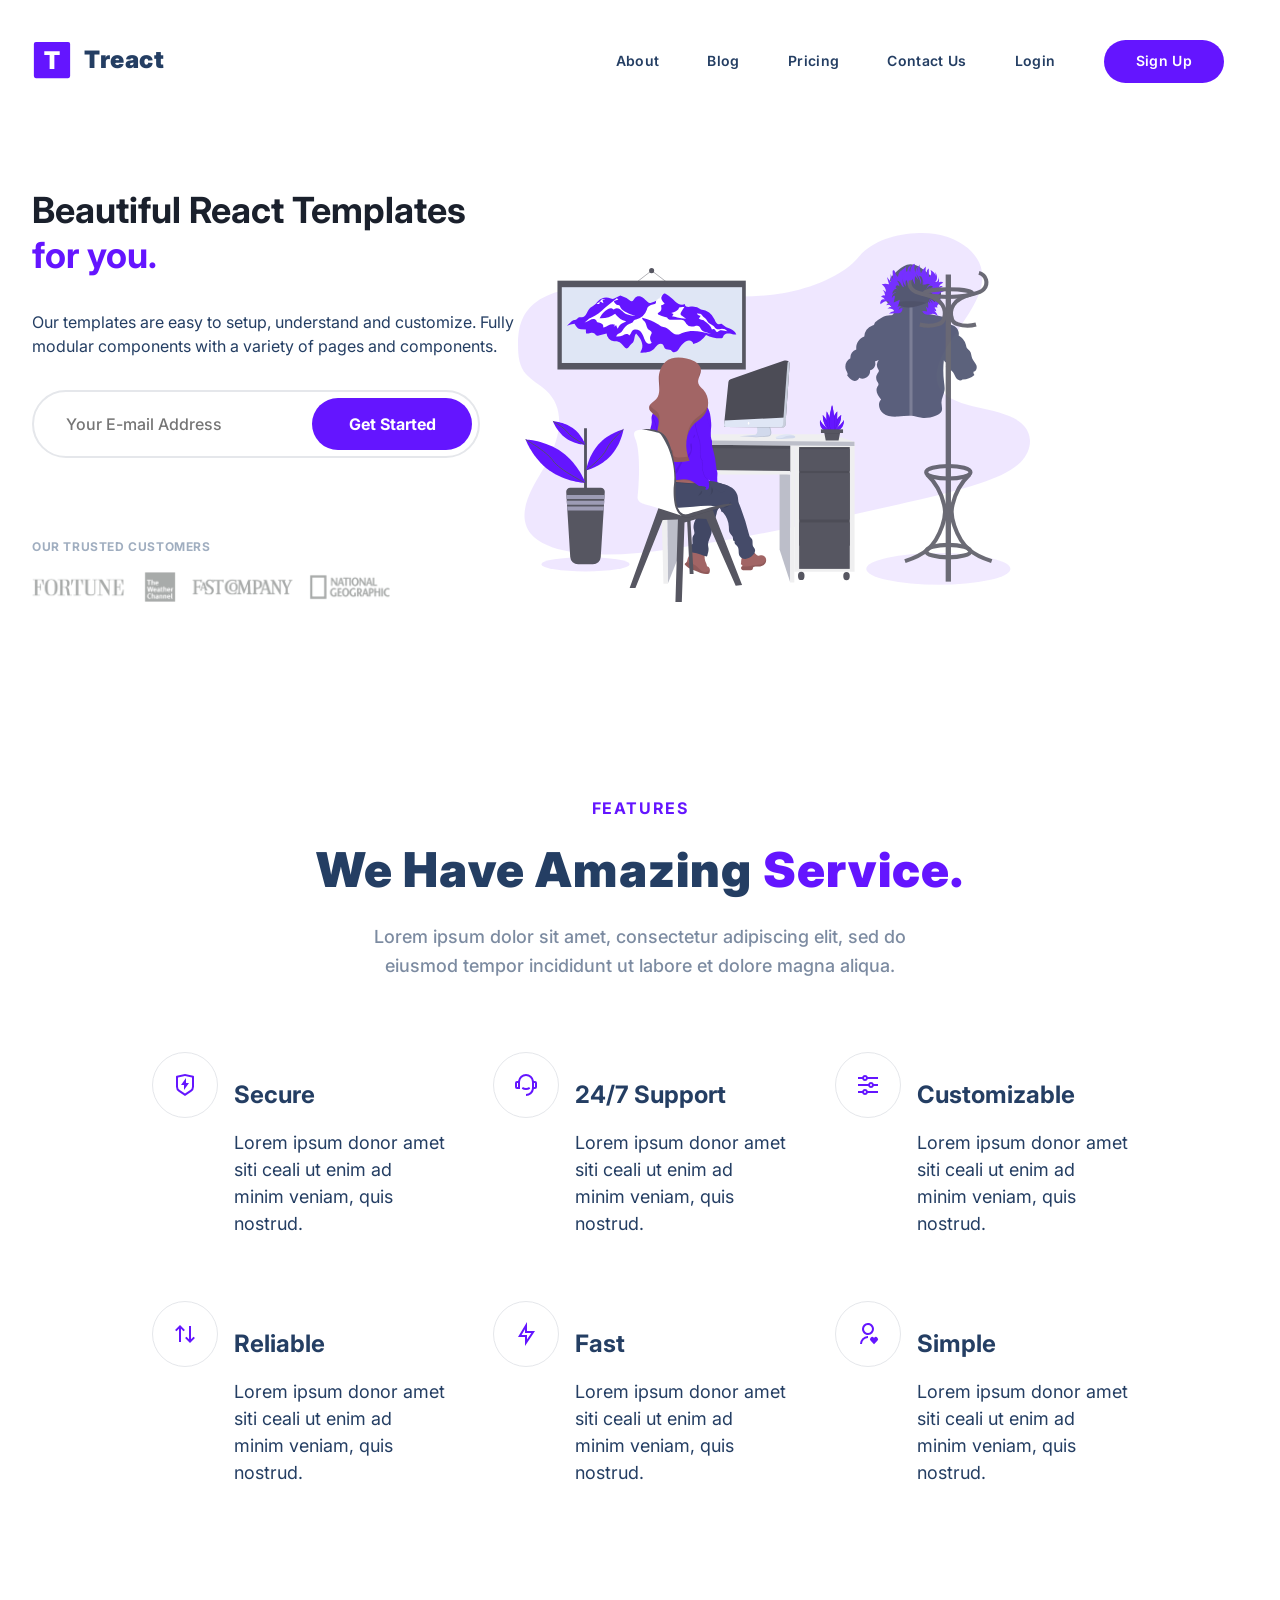
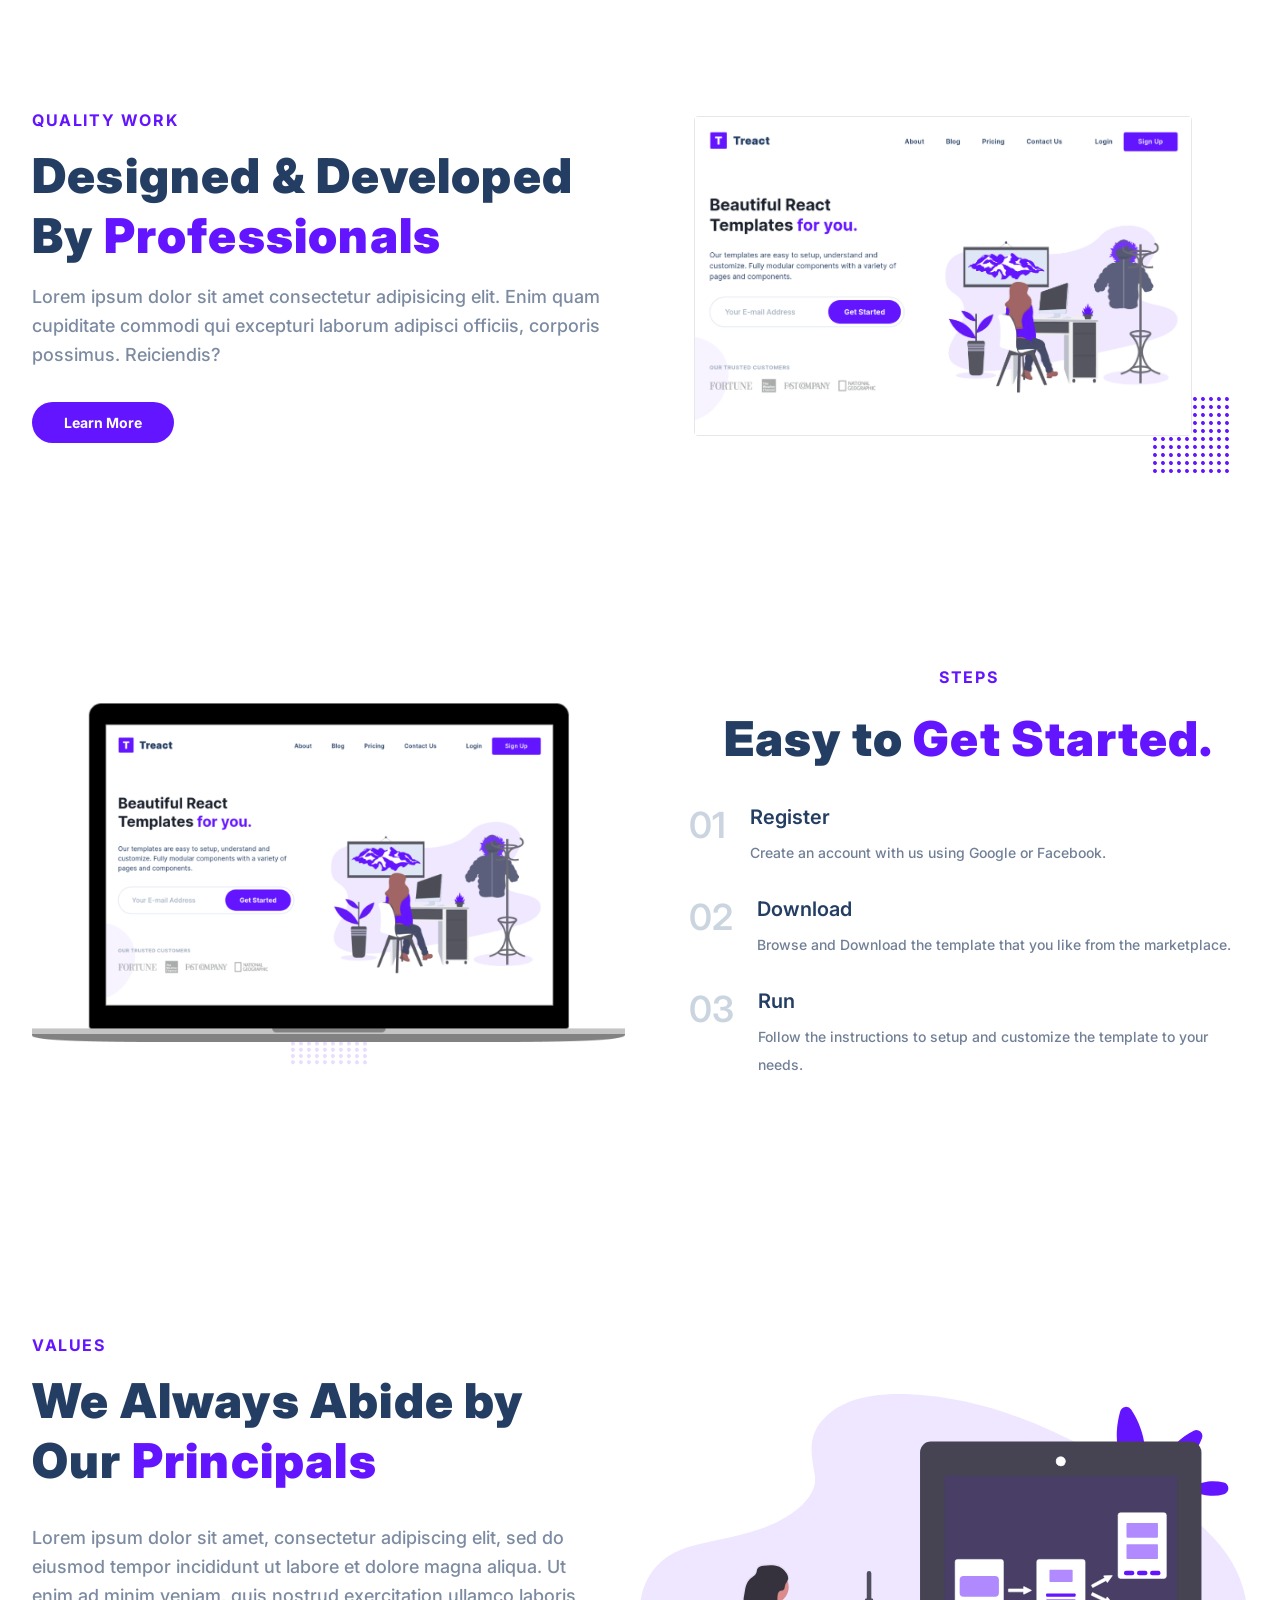
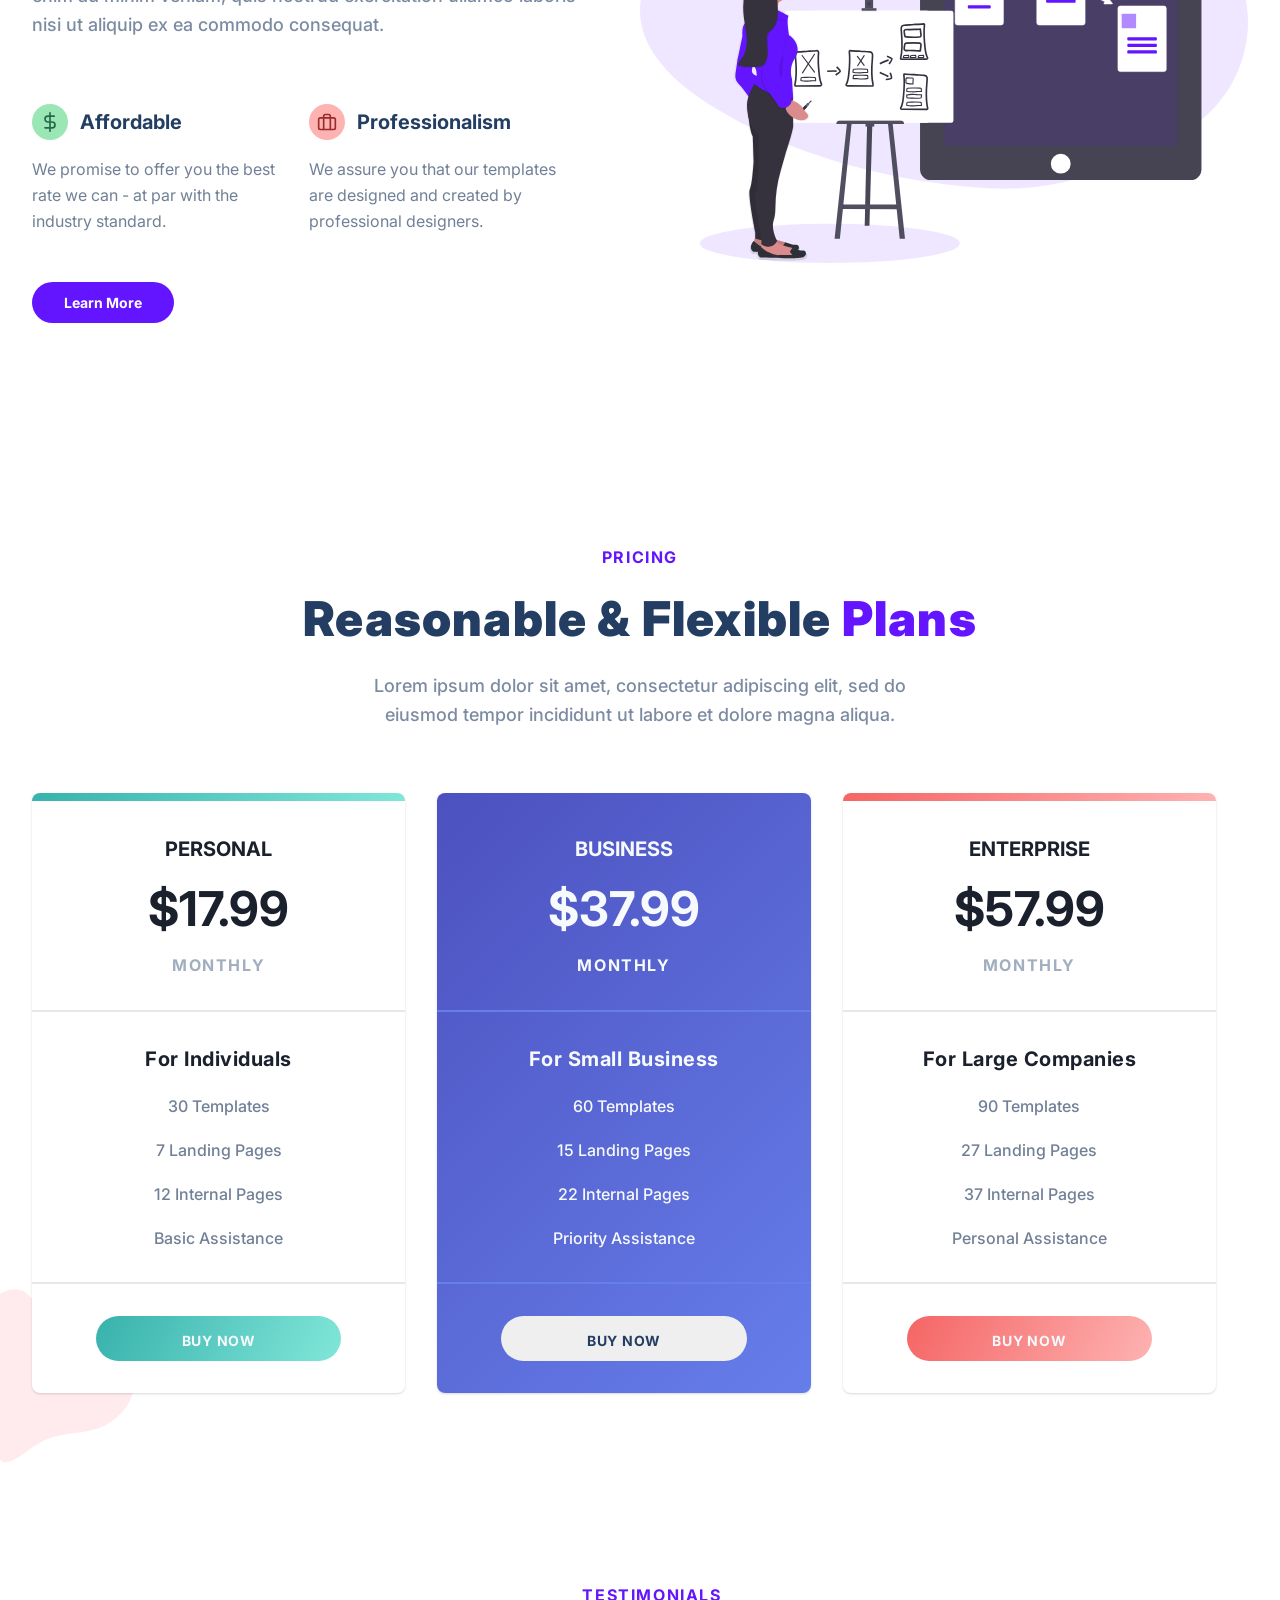
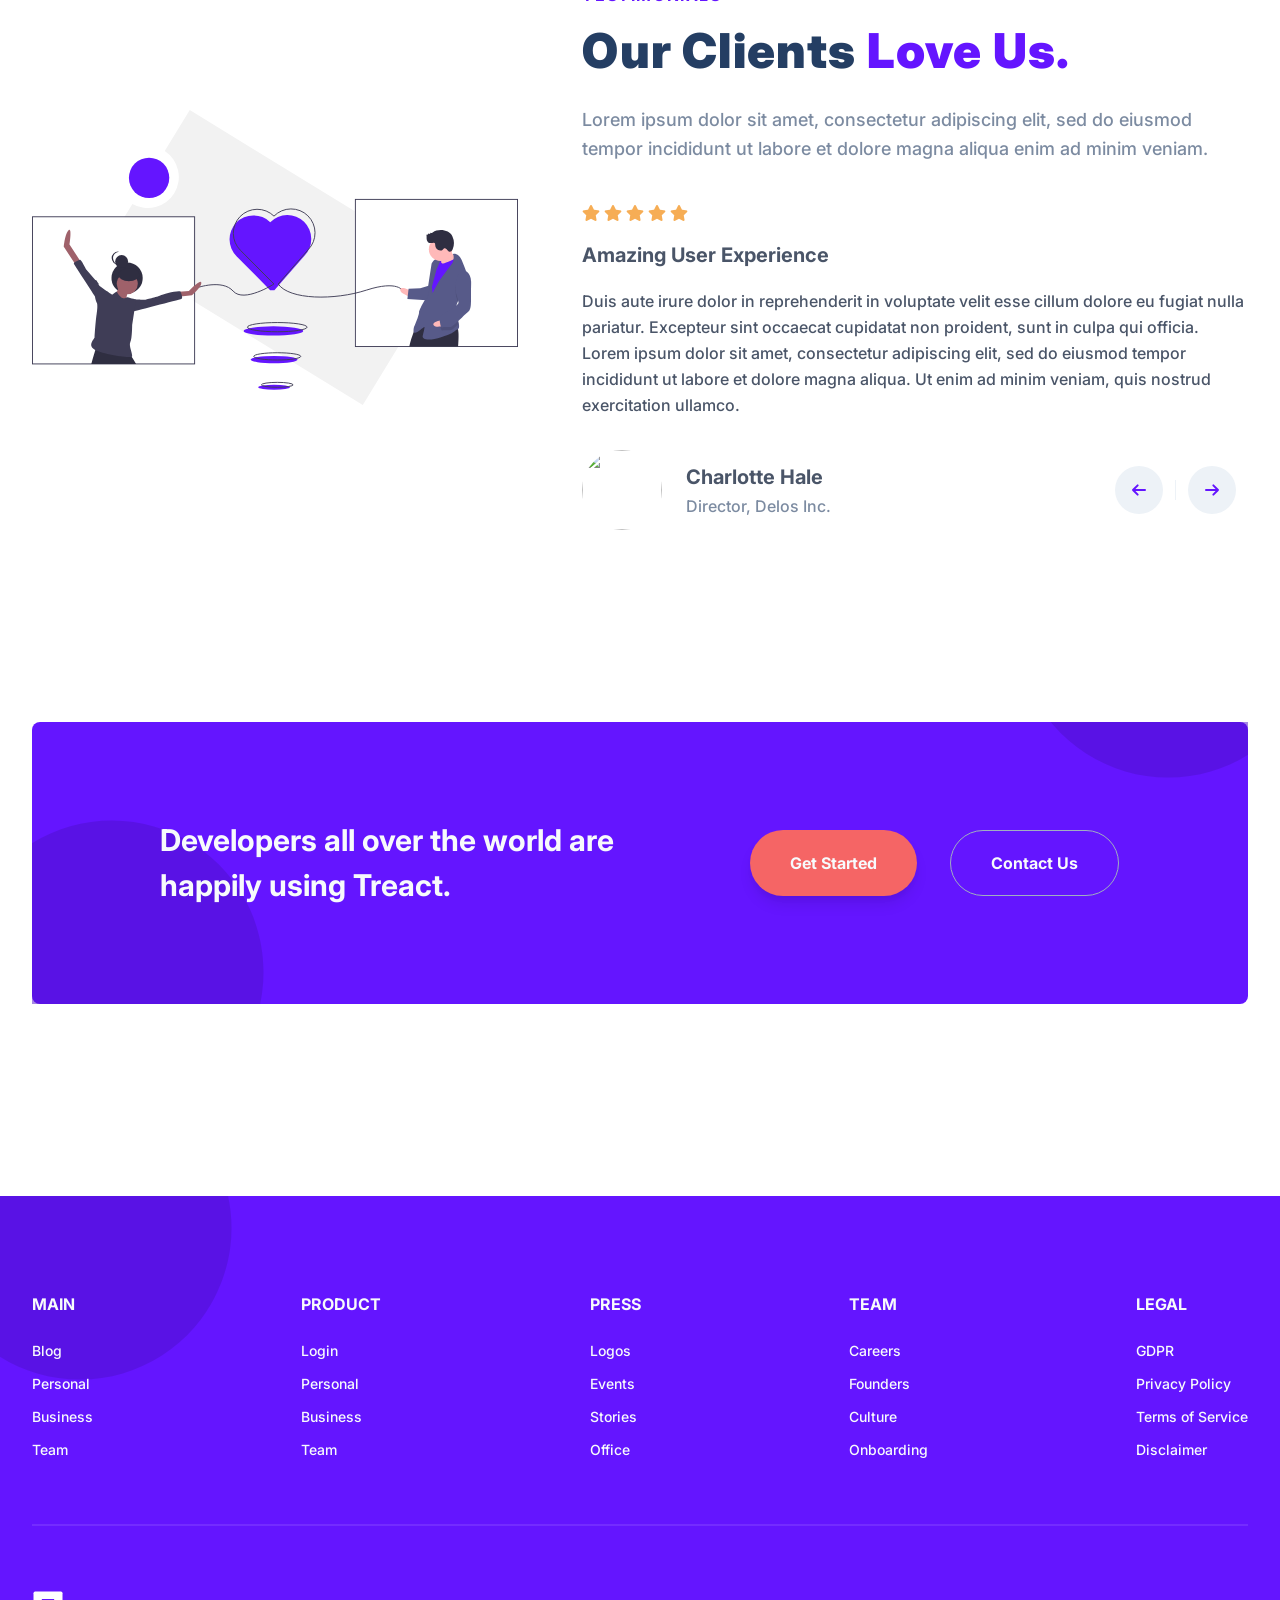
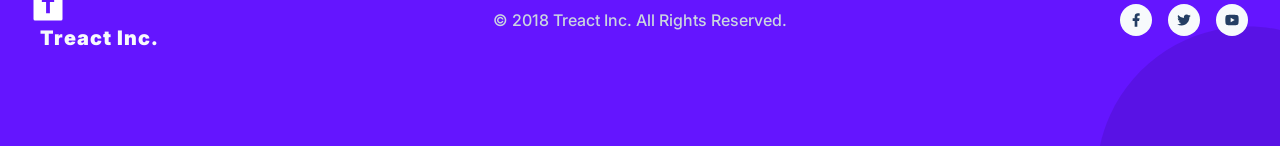
==== index.html @ 8bc542d4 "Changes to resposiveness at 768px" ====
<!DOCTYPE html>
<html lang="en">

<head>
    <meta charset="UTF-8">
    <meta http-equiv="X-UA-Compatible" content="IE=edge">
    <meta name="viewport" content="width=device-width, initial-scale=1.0">
    <title>Document</title>
    <link rel="stylesheet" href="style.css">
    <link rel="stylesheet" href="https://pro.fontawesome.com/releases/v5.10.0/css/all.css"
        integrity="sha384-AYmEC3Yw5cVb3ZcuHtOA93w35dYTsvhLPVnYs9eStHfGJvOvKxVfELGroGkvsg+p" crossorigin="anonymous" />
    <script src="script.js"></script>
</head>

<body>
    <section id="landing">
        <nav>
            <div class="row nav__row">
                <div class="nav__logo">
                    <img class="nav__logo--img" src="./assets/logo.2c489fc453a1783cbadacf914efa3df6.svg" alt="Logo">
                    <div class="nav__logo--title">Treact</div>
                </div>
                <div class="nav__links">
                    <a class="nav__link">About</a>
                    <a class="nav__link">Blog</a>
                    <a class="nav__link">Pricing</a>
                    <a class="nav__link">Contact Us</a>
                    <a class="nav__link">Login</a>
                    <a class="nav__link nav__link--primary">Sign Up</a>
                <button class="btn__menu" onclick="openMenu()">
                    <svg xmlns="http://www.w3.org/2000/svg" width="24" height="24" viewBox="0 0 24 24" fill="none"
                        stroke="currentColor" stroke-width="2" stroke-linecap="round" stroke-linejoin="round"
                        class="btn__menu--svg">
                        <line x1="3" y1="12" x2="21" y2="12"></line>
                        <line x1="3" y1="6" x2="21" y2="6"></line>
                        <line x1="3" y1="18" x2="21" y2="18"></line>
                    </svg>
                </button>
            </div>
        </nav>
        <div class="modal">
            <button class="btn__menu btn__menu--close" onclick="closeMenu()">
                <svg xmlns="http://www.w3.org/2000/svg" width="24" height="24" viewBox="0 0 24 24" fill="none"
                    stroke="currentColor" stroke-width="2" stroke-linecap="round" stroke-linejoin="round"
                    class="light___StyledCloseIcon-lj69nl-14 fASujC">
                    <line x1="18" y1="6" x2="6" y2="18"></line>
                    <line x1="6" y1="6" x2="18" y2="18"></line>
                </svg>
            </button>
            <div class="modal__links">
                <a class="modal__link">About</a>
                <a class="modal__link">Blog</a>
                <a class="modal__link">Pricing</a>
                <a class="modal__link">Contact Us</a>
                <a class="modal__link">Login</a>
                <a class="modal__link modal__link--primary">Sign Up</a>
            </div>
        </div>
        <header>
            <div class="container">
                <div class="row">
                    <div class="header__description">
                        <h1>Beautiful React Templates <span class="purple"> for you.</span>
                        </h1>
                        <p class="header__description--para">Our templates are easy to setup, understand and customize. Fully modular components with a variety of pages and components.</p>
                        <div class="header__email">
                            <input type="text" class="header__email--input" placeholder="Your E-mail Address">
                            <button class="header__email--btn">Get Started</button>
                        </div>
                        <p class="header__customers--title">OUR TRUSTED CUSTOMERS</p>
                        <img src="./assets/customers-logo-strip.680ac7c2e8ae28161d2c.png" class="header__customers">
                    </div>
                     <figure class="header__img--wrapper">
                        <img src="./assets/design-illustration-2.6da6a00b20c07c4a9b65d1870679e1b8.svg" class="header__img">
                     </figure>
            </div>
        </header>
    </section>

<!-- MAIN -->

    <main>
        <section id="features">
            <div class="container">
                <div class="row__narrow">
                    <h4 class="section__tag">FEATURES</h4>
                    <h2 class="section__title">We Have Amazing<span class="purple"> Service.</span>
                    </h2>
                    <div class="section__para">Lorem ipsum dolor sit amet, consectetur adipiscing elit, sed do eiusmod tempor incididunt ut labore et dolore magna aliqua.</div>
                    <div class="features">
                        <div class="feature">
                            <div class="feature__row">
                              <figure class="feature__img--wrapper">
                                <img src="./assets/shield-icon.daefe14b320b14fbd9cbd18908ac93ec.svg" class="feature__img">
                              </figure>
                              <div class="feature__text">
                                <h2 class="feature__title">Secure</h2>
                                <p class="feature__para">Lorem ipsum donor amet siti ceali ut enim ad minim veniam, quis nostrud.</p>
                              </div>  
                            </div>
                        </div>
                        <div class="feature">
                            <div class="feature__row">
                              <figure class="feature__img--wrapper">
                                <img src="./assets/support-icon.f9253ffa8cb6ffde5bbaa05eb5136375.svg" class="feature__img">
                              </figure>
                              <div class="feature__text">
                                <h2 class="feature__title">24/7 Support</h2>
                                <p class="feature__para">Lorem ipsum donor amet siti ceali ut enim ad minim veniam, quis nostrud.</p>
                              </div>  
                            </div>
                        </div>
                        <div class="feature">
                            <div class="feature__row">
                              <figure class="feature__img--wrapper">
                                <img src="./assets/customize-icon.367468c90fd796009b97fbfba67b2c6a.svg" class="feature__img">
                              </figure>
                              <div class="feature__text">
                                <h2 class="feature__title">Customizable</h2>
                                <p class="feature__para">Lorem ipsum donor amet siti ceali ut enim ad minim veniam, quis nostrud.</p>
                              </div>  
                            </div>
                        </div>
                        <div class="feature">
                            <div class="feature__row">
                              <figure class="feature__img--wrapper">
                                <img src="./assets/reliable-icon.1367510a8f0a1bec76dc425d25f92f43.svg" class="feature__img">
                              </figure>
                              <div class="feature__text">
                                <h2 class="feature__title">Reliable</h2>
                                <p class="feature__para">Lorem ipsum donor amet siti ceali ut enim ad minim veniam, quis nostrud.</p>
                              </div>  
                            </div>
                        </div>
                        <div class="feature">
                            <div class="feature__row">
                              <figure class="feature__img--wrapper">
                                <img src="./assets/fast-icon.dbb971a73d4805d2fc3bcdacdb55beba.svg" class="feature__img">
                              </figure>
                              <div class="feature__text">
                                <h2 class="feature__title">Fast</h2>
                                <p class="feature__para">Lorem ipsum donor amet siti ceali ut enim ad minim veniam, quis nostrud.</p>
                              </div>  
                            </div>
                        </div>
                        <div class="feature">
                            <div class="feature__row">
                              <figure class="feature__img--wrapper">
                                <img src="./assets/simple-icon.673b7e1750b2a4ef32907fc164828d00.svg" class="feature__img">
                              </figure>
                              <div class="feature__text">
                                <h2 class="feature__title">Simple</h2>
                                <p class="feature__para">Lorem ipsum donor amet siti ceali ut enim ad minim veniam, quis nostrud.</p>
                              </div>  
                            </div>
                        </div>
                    </div>
                </div>
            </div>
        </section>
        <section id="quality">
            <div class="container">
                <div class="row">
                    <div class="quality__description">
                       <div class="section__tag">QUALITY WORK</div>
                       <h2 class="section__title">Designed & Developed By <span class="purple">Professionals</span></h2> 
                       <p class="section__para">Lorem ipsum dolor sit amet consectetur adipisicing elit. Enim quam cupiditate commodi qui excepturi laborum adipisci officiis, corporis possimus. Reiciendis?</p>
                       <button class="btn">Learn More</button>
                    </div>
                    <figure class="quality__img--wrapper">
                        <img src="/assets/hero-screenshot-1.40a097b525c2f8c9808e.png" class="quality__img">
                        <svg viewBox="0 0 1280 1280" class="quality__grid">
                            <path d="M 55 33.5 C 44.5 37 35 47.6 32.8 58.3 c -4.3 20.6 16.3 41.2 36.9 36.9 c 15.5 -3.2 27.5 -19 26 -33.9 c -1.1 -10.5 -9 -21.3 -19 -26.2 c -6.1 -2.9 -15.5 -3.6 -21.7 -1.6 Z M 183 33.5 c -15.1 5 -25.3 21.6 -22.2 36.2 c 2.5 11.9 13.6 23 25.4 25.5 c 19.4 4.1 39.5 -14.2 37.5 -33.9 c -1.1 -10.5 -9 -21.3 -19 -26.2 c -6.1 -2.9 -15.5 -3.6 -21.7 -1.6 Z M 311 33.5 c -10.5 3.5 -20 14.1 -22.2 24.8 c -4.3 20.6 16.3 41.2 36.9 36.9 c 15.5 -3.2 27.5 -19 26 -33.9 c -1.1 -10.5 -9 -21.3 -19 -26.2 c -6.1 -2.9 -15.5 -3.6 -21.7 -1.6 Z M 439 33.5 c -10.5 3.5 -20 14.1 -22.2 24.8 c -4.3 20.6 16.3 41.2 36.9 36.9 c 15.5 -3.2 27.5 -19 26 -33.9 c -1.1 -10.5 -9 -21.3 -19 -26.2 c -6.1 -2.9 -15.5 -3.6 -21.7 -1.6 Z M 567 33.5 c -10.5 3.5 -20 14.1 -22.2 24.8 c -4.3 20.6 16.3 41.2 36.9 36.9 c 15.5 -3.2 27.5 -19 26 -33.9 c -1.1 -10.5 -9 -21.3 -19 -26.2 c -6.1 -2.9 -15.5 -3.6 -21.7 -1.6 Z M 695 33.5 c -10.5 3.5 -20 14.1 -22.2 24.8 c -4.3 20.6 16.3 41.2 36.9 36.9 c 15.5 -3.2 27.5 -19 26 -33.9 c -1.1 -10.5 -9 -21.3 -19 -26.2 c -6.1 -2.9 -15.5 -3.6 -21.7 -1.6 Z M 823 33.5 c -10.5 3.5 -20 14.1 -22.2 24.8 c -4.3 20.6 16.3 41.2 36.9 36.9 c 15.5 -3.2 27.5 -19 26 -33.9 c -1.1 -10.5 -9 -21.3 -19 -26.2 c -6.1 -2.9 -15.5 -3.6 -21.7 -1.6 Z M 951 33.5 c -10.5 3.5 -20 14.1 -22.2 24.8 c -4.3 20.6 16.3 41.2 36.9 36.9 c 15.5 -3.2 27.5 -19 26 -33.9 c -1.1 -10.5 -9 -21.3 -19 -26.2 c -6.1 -2.9 -15.5 -3.6 -21.7 -1.6 Z M 1079 33.5 c -10.5 3.5 -20 14.1 -22.2 24.8 c -2.5 11.7 3.2 24.4 14.2 31.9 c 10.7 7.4 22.9 7.5 33.7 0.3 c 17.7 -11.8 20.1 -33.8 5.3 -48.5 c -8.5 -8.6 -20.7 -11.9 -31 -8.5 Z M 1207 33.5 c -10.5 3.5 -20 14.1 -22.2 24.8 c -2.5 11.7 3.2 24.4 14.2 31.9 c 10.7 7.4 22.9 7.5 33.7 0.3 c 17.7 -11.8 20.1 -33.8 5.3 -48.5 c -8.5 -8.6 -20.7 -11.9 -31 -8.5 Z M 55 161.5 c -10.5 3.5 -20 14.1 -22.2 24.8 c -4.3 20.6 16.3 41.2 36.9 36.9 c 15.5 -3.2 27.5 -19 26 -33.9 c -1.1 -10.5 -9 -21.3 -19 -26.2 c -6.1 -2.9 -15.5 -3.6 -21.7 -1.6 Z M 183 161.5 c -15.1 5 -25.3 21.6 -22.2 36.2 c 2.5 11.9 13.6 23 25.4 25.5 c 19.4 4.1 39.5 -14.2 37.5 -33.9 c -1.1 -10.5 -9 -21.3 -19 -26.2 c -6.1 -2.9 -15.5 -3.6 -21.7 -1.6 Z M 311 161.5 c -10.5 3.5 -20 14.1 -22.2 24.8 c -4.3 20.6 16.3 41.2 36.9 36.9 c 15.5 -3.2 27.5 -19 26 -33.9 c -1.1 -10.5 -9 -21.3 -19 -26.2 c -6.1 -2.9 -15.5 -3.6 -21.7 -1.6 Z M 439 161.5 c -10.5 3.5 -20 14.1 -22.2 24.8 c -4.3 20.6 16.3 41.2 36.9 36.9 c 15.5 -3.2 27.5 -19 26 -33.9 c -1.1 -10.5 -9 -21.3 -19 -26.2 c -6.1 -2.9 -15.5 -3.6 -21.7 -1.6 Z M 567 161.5 c -10.5 3.5 -20 14.1 -22.2 24.8 c -4.3 20.6 16.3 41.2 36.9 36.9 c 15.5 -3.2 27.5 -19 26 -33.9 c -1.1 -10.5 -9 -21.3 -19 -26.2 c -6.1 -2.9 -15.5 -3.6 -21.7 -1.6 Z M 695 161.5 c -10.5 3.5 -20 14.1 -22.2 24.8 c -4.3 20.6 16.3 41.2 36.9 36.9 c 15.5 -3.2 27.5 -19 26 -33.9 c -1.1 -10.5 -9 -21.3 -19 -26.2 c -6.1 -2.9 -15.5 -3.6 -21.7 -1.6 Z M 823 161.5 c -10.5 3.5 -20 14.1 -22.2 24.8 c -4.3 20.6 16.3 41.2 36.9 36.9 c 15.5 -3.2 27.5 -19 26 -33.9 c -1.1 -10.5 -9 -21.3 -19 -26.2 c -6.1 -2.9 -15.5 -3.6 -21.7 -1.6 Z M 951 161.5 c -10.5 3.5 -20 14.1 -22.2 24.8 c -4.3 20.6 16.3 41.2 36.9 36.9 c 15.5 -3.2 27.5 -19 26 -33.9 c -1.1 -10.5 -9 -21.3 -19 -26.2 c -6.1 -2.9 -15.5 -3.6 -21.7 -1.6 Z M 1079 161.5 c -10.5 3.5 -20 14.1 -22.2 24.8 c -2.5 11.7 3.2 24.4 14.2 31.9 c 10.7 7.4 22.9 7.5 33.7 0.3 c 17.7 -11.8 20.1 -33.8 5.3 -48.5 c -8.5 -8.6 -20.7 -11.9 -31 -8.5 Z M 1207 161.5 c -10.5 3.5 -20 14.1 -22.2 24.8 c -2.5 11.7 3.2 24.4 14.2 31.9 c 10.7 7.4 22.9 7.5 33.7 0.3 c 17.7 -11.8 20.1 -33.8 5.3 -48.5 c -8.5 -8.6 -20.7 -11.9 -31 -8.5 Z M 55 289.5 c -10.5 3.5 -20 14.1 -22.2 24.8 c -4.3 20.6 16.3 41.2 36.9 36.9 c 15.5 -3.2 27.5 -19 26 -33.9 c -1.1 -10.5 -9 -21.3 -19 -26.2 c -6.1 -2.9 -15.5 -3.6 -21.7 -1.6 Z M 183 289.5 c -10.5 3.5 -20 14.1 -22.2 24.8 c -4.3 20.6 16.3 41.2 36.9 36.9 c 15.5 -3.2 27.5 -19 26 -33.9 c -1.1 -10.5 -9 -21.3 -19 -26.2 c -6.1 -2.9 -15.5 -3.6 -21.7 -1.6 Z M 311 289.5 c -10.5 3.5 -20 14.1 -22.2 24.8 c -4.3 20.6 16.3 41.2 36.9 36.9 c 15.5 -3.2 27.5 -19 26 -33.9 c -1.1 -10.5 -9 -21.3 -19 -26.2 c -6.1 -2.9 -15.5 -3.6 -21.7 -1.6 Z M 439 289.5 c -10.5 3.5 -20 14.1 -22.2 24.8 c -4.3 20.6 16.3 41.2 36.9 36.9 c 15.5 -3.2 27.5 -19 26 -33.9 c -1.1 -10.5 -9 -21.3 -19 -26.2 c -6.1 -2.9 -15.5 -3.6 -21.7 -1.6 Z M 567 289.5 c -10.5 3.5 -20 14.1 -22.2 24.8 c -4.3 20.6 16.3 41.2 36.9 36.9 c 15.5 -3.2 27.5 -19 26 -33.9 c -1.1 -10.5 -9 -21.3 -19 -26.2 c -6.1 -2.9 -15.5 -3.6 -21.7 -1.6 Z M 695 289.5 c -10.5 3.5 -20 14.1 -22.2 24.8 c -4.3 20.6 16.3 41.2 36.9 36.9 c 15.5 -3.2 27.5 -19 26 -33.9 c -1.1 -10.5 -9 -21.3 -19 -26.2 c -6.1 -2.9 -15.5 -3.6 -21.7 -1.6 Z M 823 289.5 c -10.5 3.5 -20 14.1 -22.2 24.8 c -4.3 20.6 16.3 41.2 36.9 36.9 c 15.5 -3.2 27.5 -19 26 -33.9 c -1.1 -10.5 -9 -21.3 -19 -26.2 c -6.1 -2.9 -15.5 -3.6 -21.7 -1.6 Z M 951 289.5 c -10.5 3.5 -20 14.1 -22.2 24.8 c -4.3 20.6 16.3 41.2 36.9 36.9 c 15.5 -3.2 27.5 -19 26 -33.9 c -1.1 -10.5 -9 -21.3 -19 -26.2 c -6.1 -2.9 -15.5 -3.6 -21.7 -1.6 Z M 1079 289.5 c -10.5 3.5 -20 14.1 -22.2 24.8 c -4.3 20.6 16.3 41.2 36.9 36.9 c 15.5 -3.2 27.5 -19 26 -33.9 c -1.1 -10.5 -9 -21.3 -19 -26.2 c -6.1 -2.9 -15.5 -3.6 -21.7 -1.6 Z M 1207 289.5 c -10.5 3.5 -20 14.1 -22.2 24.8 c -4.3 20.6 16.3 41.2 36.9 36.9 c 15.5 -3.2 27.5 -19 26 -33.9 c -1.1 -10.5 -9 -21.3 -19 -26.2 c -6.1 -2.9 -15.5 -3.6 -21.7 -1.6 Z M 55 417.5 c -10.5 3.5 -20 14.1 -22.2 24.8 c -4.3 20.6 16.3 41.2 36.9 36.9 c 15.5 -3.2 27.5 -19 26 -33.9 c -1.1 -10.5 -9 -21.3 -19 -26.2 c -6.1 -2.9 -15.5 -3.6 -21.7 -1.6 Z M 183 417.5 c -10.5 3.5 -20 14.1 -22.2 24.8 c -4.3 20.6 16.3 41.2 36.9 36.9 c 15.5 -3.2 27.5 -19 26 -33.9 c -1.1 -10.5 -9 -21.3 -19 -26.2 c -6.1 -2.9 -15.5 -3.6 -21.7 -1.6 Z M 311 417.5 c -10.5 3.5 -20 14.1 -22.2 24.8 c -4.3 20.6 16.3 41.2 36.9 36.9 c 15.5 -3.2 27.5 -19 26 -33.9 c -1.1 -10.5 -9 -21.3 -19 -26.2 c -6.1 -2.9 -15.5 -3.6 -21.7 -1.6 Z M 439 417.5 c -10.5 3.5 -20 14.1 -22.2 24.8 c -4.3 20.6 16.3 41.2 36.9 36.9 c 15.5 -3.2 27.5 -19 26 -33.9 c -1.1 -10.5 -9 -21.3 -19 -26.2 c -6.1 -2.9 -15.5 -3.6 -21.7 -1.6 Z M 567 417.5 c -10.5 3.5 -20 14.1 -22.2 24.8 c -4.3 20.6 16.3 41.2 36.9 36.9 c 15.5 -3.2 27.5 -19 26 -33.9 c -1.1 -10.5 -9 -21.3 -19 -26.2 c -6.1 -2.9 -15.5 -3.6 -21.7 -1.6 Z M 695 417.5 c -10.5 3.5 -20 14.1 -22.2 24.8 c -4.3 20.6 16.3 41.2 36.9 36.9 c 15.5 -3.2 27.5 -19 26 -33.9 c -1.1 -10.5 -9 -21.3 -19 -26.2 c -6.1 -2.9 -15.5 -3.6 -21.7 -1.6 Z M 823 417.5 c -10.5 3.5 -20 14.1 -22.2 24.8 c -4.3 20.6 16.3 41.2 36.9 36.9 c 15.5 -3.2 27.5 -19 26 -33.9 c -1.1 -10.5 -9 -21.3 -19 -26.2 c -6.1 -2.9 -15.5 -3.6 -21.7 -1.6 Z M 951 417.5 c -10.5 3.5 -20 14.1 -22.2 24.8 c -4.3 20.6 16.3 41.2 36.9 36.9 c 15.5 -3.2 27.5 -19 26 -33.9 c -1.1 -10.5 -9 -21.3 -19 -26.2 c -6.1 -2.9 -15.5 -3.6 -21.7 -1.6 Z M 1079 417.5 c -10.5 3.5 -20 14.1 -22.2 24.8 c -4.3 20.6 16.3 41.2 36.9 36.9 c 15.5 -3.2 27.5 -19 26 -33.9 c -1.1 -10.5 -9 -21.3 -19 -26.2 c -6.1 -2.9 -15.5 -3.6 -21.7 -1.6 Z M 1207 417.5 c -10.5 3.5 -20 14.1 -22.2 24.8 c -4.3 20.6 16.3 41.2 36.9 36.9 c 15.5 -3.2 27.5 -19 26 -33.9 c -1.1 -10.5 -9 -21.3 -19 -26.2 c -6.1 -2.9 -15.5 -3.6 -21.7 -1.6 Z M 55 545.5 c -10.5 3.5 -20 14.1 -22.2 24.8 c -4.3 20.6 16.3 41.2 36.9 36.9 c 15.5 -3.2 27.5 -19 26 -33.9 c -1.1 -10.5 -9 -21.3 -19 -26.2 c -6.1 -2.9 -15.5 -3.6 -21.7 -1.6 Z M 183 545.5 c -10.5 3.5 -20 14.1 -22.2 24.8 c -4.3 20.6 16.3 41.2 36.9 36.9 c 15.5 -3.2 27.5 -19 26 -33.9 c -1.1 -10.5 -9 -21.3 -19 -26.2 c -6.1 -2.9 -15.5 -3.6 -21.7 -1.6 Z M 311 545.5 c -10.5 3.5 -20 14.1 -22.2 24.8 c -4.3 20.6 16.3 41.2 36.9 36.9 c 15.5 -3.2 27.5 -19 26 -33.9 c -1.1 -10.5 -9 -21.3 -19 -26.2 c -6.1 -2.9 -15.5 -3.6 -21.7 -1.6 Z M 439 545.5 c -10.5 3.5 -20 14.1 -22.2 24.8 c -4.3 20.6 16.3 41.2 36.9 36.9 c 15.5 -3.2 27.5 -19 26 -33.9 c -1.1 -10.5 -9 -21.3 -19 -26.2 c -6.1 -2.9 -15.5 -3.6 -21.7 -1.6 Z M 567 545.5 c -10.5 3.5 -20 14.1 -22.2 24.8 c -4.3 20.6 16.3 41.2 36.9 36.9 c 15.5 -3.2 27.5 -19 26 -33.9 c -1.1 -10.5 -9 -21.3 -19 -26.2 c -6.1 -2.9 -15.5 -3.6 -21.7 -1.6 Z M 695 545.5 c -10.5 3.5 -20 14.1 -22.2 24.8 c -4.3 20.6 16.3 41.2 36.9 36.9 c 15.5 -3.2 27.5 -19 26 -33.9 c -1.1 -10.5 -9 -21.3 -19 -26.2 c -6.1 -2.9 -15.5 -3.6 -21.7 -1.6 Z M 823 545.5 c -10.5 3.5 -20 14.1 -22.2 24.8 c -4.3 20.6 16.3 41.2 36.9 36.9 c 15.5 -3.2 27.5 -19 26 -33.9 c -1.1 -10.5 -9 -21.3 -19 -26.2 c -6.1 -2.9 -15.5 -3.6 -21.7 -1.6 Z M 951 545.5 c -10.5 3.5 -20 14.1 -22.2 24.8 c -4.3 20.6 16.3 41.2 36.9 36.9 c 15.5 -3.2 27.5 -19 26 -33.9 c -1.1 -10.5 -9 -21.3 -19 -26.2 c -6.1 -2.9 -15.5 -3.6 -21.7 -1.6 Z M 1079 545.5 c -10.5 3.5 -20 14.1 -22.2 24.8 c -4.3 20.6 16.3 41.2 36.9 36.9 c 15.5 -3.2 27.5 -19 26 -33.9 c -1.1 -10.5 -9 -21.3 -19 -26.2 c -6.1 -2.9 -15.5 -3.6 -21.7 -1.6 Z M 1207 545.5 c -10.5 3.5 -20 14.1 -22.2 24.8 c -4.3 20.6 16.3 41.2 36.9 36.9 c 15.5 -3.2 27.5 -19 26 -33.9 c -1.1 -10.5 -9 -21.3 -19 -26.2 c -6.1 -2.9 -15.5 -3.6 -21.7 -1.6 Z M 55 673.5 c -10.5 3.5 -20 14.1 -22.2 24.8 c -4.3 20.6 16.3 41.2 36.9 36.9 c 15.5 -3.2 27.5 -19 26 -33.9 c -1.1 -10.5 -9 -21.3 -19 -26.2 c -6.1 -2.9 -15.5 -3.6 -21.7 -1.6 Z M 183 673.5 c -10.5 3.5 -20 14.1 -22.2 24.8 c -4.3 20.6 16.3 41.2 36.9 36.9 c 15.5 -3.2 27.5 -19 26 -33.9 c -1.1 -10.5 -9 -21.3 -19 -26.2 c -6.1 -2.9 -15.5 -3.6 -21.7 -1.6 Z M 311 673.5 c -10.5 3.5 -20 14.1 -22.2 24.8 c -4.3 20.6 16.3 41.2 36.9 36.9 c 15.5 -3.2 27.5 -19 26 -33.9 c -1.1 -10.5 -9 -21.3 -19 -26.2 c -6.1 -2.9 -15.5 -3.6 -21.7 -1.6 Z M 439 673.5 c -10.5 3.5 -20 14.1 -22.2 24.8 c -4.3 20.6 16.3 41.2 36.9 36.9 c 15.5 -3.2 27.5 -19 26 -33.9 c -1.1 -10.5 -9 -21.3 -19 -26.2 c -6.1 -2.9 -15.5 -3.6 -21.7 -1.6 Z M 567 673.5 c -10.5 3.5 -20 14.1 -22.2 24.8 c -4.3 20.6 16.3 41.2 36.9 36.9 c 15.5 -3.2 27.5 -19 26 -33.9 c -1.1 -10.5 -9 -21.3 -19 -26.2 c -6.1 -2.9 -15.5 -3.6 -21.7 -1.6 Z M 695 673.5 c -10.5 3.5 -20 14.1 -22.2 24.8 c -4.3 20.6 16.3 41.2 36.9 36.9 c 15.5 -3.2 27.5 -19 26 -33.9 c -1.1 -10.5 -9 -21.3 -19 -26.2 c -6.1 -2.9 -15.5 -3.6 -21.7 -1.6 Z M 823 673.5 c -10.5 3.5 -20 14.1 -22.2 24.8 c -4.3 20.6 16.3 41.2 36.9 36.9 c 15.5 -3.2 27.5 -19 26 -33.9 c -1.1 -10.5 -9 -21.3 -19 -26.2 c -6.1 -2.9 -15.5 -3.6 -21.7 -1.6 Z M 951 673.5 c -10.5 3.5 -20 14.1 -22.2 24.8 c -4.3 20.6 16.3 41.2 36.9 36.9 c 15.5 -3.2 27.5 -19 26 -33.9 c -1.1 -10.5 -9 -21.3 -19 -26.2 c -6.1 -2.9 -15.5 -3.6 -21.7 -1.6 Z M 1079 673.5 c -10.5 3.5 -20 14.1 -22.2 24.8 c -4.3 20.6 16.3 41.2 36.9 36.9 c 15.5 -3.2 27.5 -19 26 -33.9 c -1.1 -10.5 -9 -21.3 -19 -26.2 c -6.1 -2.9 -15.5 -3.6 -21.7 -1.6 Z M 1207 673.5 c -10.5 3.5 -20 14.1 -22.2 24.8 c -4.3 20.6 16.3 41.2 36.9 36.9 c 15.5 -3.2 27.5 -19 26 -33.9 c -1.1 -10.5 -9 -21.3 -19 -26.2 c -6.1 -2.9 -15.5 -3.6 -21.7 -1.6 Z M 55 801.5 c -10.5 3.5 -20 14.1 -22.2 24.8 c -4.3 20.6 16.3 41.2 36.9 36.9 c 15.5 -3.2 27.5 -19 26 -33.9 c -1.1 -10.5 -9 -21.3 -19 -26.2 c -6.1 -2.9 -15.5 -3.6 -21.7 -1.6 Z M 183 801.5 c -10.5 3.5 -20 14.1 -22.2 24.8 c -4.3 20.6 16.3 41.2 36.9 36.9 c 15.5 -3.2 27.5 -19 26 -33.9 c -1.1 -10.5 -9 -21.3 -19 -26.2 c -6.1 -2.9 -15.5 -3.6 -21.7 -1.6 Z M 311 801.5 c -10.5 3.5 -20 14.1 -22.2 24.8 c -2.5 11.7 3.2 24.4 14.2 31.9 c 10.7 7.4 22.9 7.5 33.7 0.3 c 17.7 -11.8 20.1 -33.8 5.3 -48.5 c -8.5 -8.6 -20.7 -11.9 -31 -8.5 Z M 439 801.5 c -10.5 3.5 -20 14.1 -22.2 24.8 c -2.5 11.7 3.2 24.4 14.2 31.9 c 10.7 7.4 22.9 7.5 33.7 0.3 c 17.7 -11.8 20.1 -33.8 5.3 -48.5 c -8.5 -8.6 -20.7 -11.9 -31 -8.5 Z M 567 801.5 c -15.1 5 -25.3 21.6 -22.2 36.2 c 2.5 11.9 13.6 23 25.5 25.5 c 19.3 4.1 39.4 -14.2 37.4 -33.9 c -1.1 -10.5 -9 -21.3 -19 -26.2 c -6.1 -2.9 -15.5 -3.6 -21.7 -1.6 Z M 695 801.5 c -15.1 5 -25.3 21.6 -22.2 36.2 c 2.5 11.9 13.6 23 25.5 25.5 c 19.3 4.1 39.4 -14.2 37.4 -33.9 c -1.1 -10.5 -9 -21.3 -19 -26.2 c -6.1 -2.9 -15.5 -3.6 -21.7 -1.6 Z M 823 801.5 c -15.1 5 -25.3 21.6 -22.2 36.2 c 2.5 11.9 13.6 23 25.5 25.5 c 19.3 4.1 39.4 -14.2 37.4 -33.9 c -1.1 -10.5 -9 -21.3 -19 -26.2 c -6.1 -2.9 -15.5 -3.6 -21.7 -1.6 Z M 951 801.5 c -15.1 5 -25.3 21.6 -22.2 36.2 c 2.5 11.9 13.6 23 25.5 25.5 c 19.3 4.1 39.4 -14.2 37.4 -33.9 c -1.1 -10.5 -9 -21.3 -19 -26.2 c -6.1 -2.9 -15.5 -3.6 -21.7 -1.6 Z M 1079 801.5 c -10.5 3.5 -20 14.1 -22.2 24.8 c -4.3 20.6 16.3 41.2 36.9 36.9 c 15.5 -3.2 27.5 -19 26 -33.9 c -1.1 -10.5 -9 -21.3 -19 -26.2 c -6.1 -2.9 -15.5 -3.6 -21.7 -1.6 Z M 1207 801.5 c -10.5 3.5 -20 14.1 -22.2 24.8 c -4.3 20.6 16.3 41.2 36.9 36.9 c 15.5 -3.2 27.5 -19 26 -33.9 c -1.1 -10.5 -9 -21.3 -19 -26.2 c -6.1 -2.9 -15.5 -3.6 -21.7 -1.6 Z M 55 929.5 c -10.5 3.5 -20 14.1 -22.2 24.8 c -4.3 20.6 16.3 41.2 36.9 36.9 c 15.5 -3.2 27.5 -19 26 -33.9 c -1.1 -10.5 -9 -21.3 -19 -26.2 c -6.1 -2.9 -15.5 -3.6 -21.7 -1.6 Z M 183 929.5 c -10.5 3.5 -20 14.1 -22.2 24.8 c -4.3 20.6 16.3 41.2 36.9 36.9 c 15.5 -3.2 27.5 -19 26 -33.9 c -1.1 -10.5 -9 -21.3 -19 -26.2 c -6.1 -2.9 -15.5 -3.6 -21.7 -1.6 Z M 311 929.5 c -10.5 3.5 -20 14.1 -22.2 24.8 c -2.5 11.7 3.2 24.4 14.2 31.9 c 10.7 7.4 22.9 7.5 33.7 0.3 c 17.7 -11.8 20.1 -33.8 5.3 -48.5 c -8.5 -8.6 -20.7 -11.9 -31 -8.5 Z M 439 929.5 c -10.5 3.5 -20 14.1 -22.2 24.8 c -2.5 11.7 3.2 24.4 14.2 31.9 c 10.7 7.4 22.9 7.5 33.7 0.3 c 17.7 -11.8 20.1 -33.8 5.3 -48.5 c -8.5 -8.6 -20.7 -11.9 -31 -8.5 Z M 567 929.5 c -15.1 5 -25.3 21.6 -22.2 36.2 c 2.5 11.9 13.6 23 25.5 25.5 c 19.3 4.1 39.4 -14.2 37.4 -33.9 c -1.1 -10.5 -9 -21.3 -19 -26.2 c -6.1 -2.9 -15.5 -3.6 -21.7 -1.6 Z M 695 929.5 c -15.1 5 -25.3 21.6 -22.2 36.2 c 2.5 11.9 13.6 23 25.5 25.5 c 19.3 4.1 39.4 -14.2 37.4 -33.9 c -1.1 -10.5 -9 -21.3 -19 -26.2 c -6.1 -2.9 -15.5 -3.6 -21.7 -1.6 Z M 823 929.5 c -15.1 5 -25.3 21.6 -22.2 36.2 c 2.5 11.9 13.6 23 25.5 25.5 c 19.3 4.1 39.4 -14.2 37.4 -33.9 c -1.1 -10.5 -9 -21.3 -19 -26.2 c -6.1 -2.9 -15.5 -3.6 -21.7 -1.6 Z M 951 929.5 c -15.1 5 -25.3 21.6 -22.2 36.2 c 2.5 11.9 13.6 23 25.5 25.5 c 19.3 4.1 39.4 -14.2 37.4 -33.9 c -1.1 -10.5 -9 -21.3 -19 -26.2 c -6.1 -2.9 -15.5 -3.6 -21.7 -1.6 Z M 1079 929.5 c -10.5 3.5 -20 14.1 -22.2 24.8 c -4.3 20.6 16.3 41.2 36.9 36.9 c 15.5 -3.2 27.5 -19 26 -33.9 c -1.1 -10.5 -9 -21.3 -19 -26.2 c -6.1 -2.9 -15.5 -3.6 -21.7 -1.6 Z M 1207 929.5 c -10.5 3.5 -20 14.1 -22.2 24.8 c -4.3 20.6 16.3 41.2 36.9 36.9 c 15.5 -3.2 27.5 -19 26 -33.9 c -1.1 -10.5 -9 -21.3 -19 -26.2 c -6.1 -2.9 -15.5 -3.6 -21.7 -1.6 Z M 55 1057.5 c -10.5 3.5 -20 14.1 -22.2 24.8 c -4.3 20.6 16.3 41.2 36.9 36.9 c 15.5 -3.2 27.5 -19 26 -33.9 c -1.1 -10.5 -9 -21.3 -19 -26.2 c -6.1 -2.9 -15.5 -3.6 -21.7 -1.6 Z M 183 1057.5 c -10.5 3.5 -20 14.1 -22.2 24.8 c -4.3 20.6 16.3 41.2 36.9 36.9 c 15.5 -3.2 27.5 -19 26 -33.9 c -1.1 -10.5 -9 -21.3 -19 -26.2 c -6.1 -2.9 -15.5 -3.6 -21.7 -1.6 Z M 311 1057.5 c -10.5 3.5 -20 14.1 -22.2 24.8 c -2.5 11.7 3.2 24.4 14.2 31.9 c 10.7 7.4 22.9 7.5 33.7 0.3 c 17.7 -11.8 20.1 -33.8 5.3 -48.5 c -8.5 -8.6 -20.7 -11.9 -31 -8.5 Z M 439 1057.5 c -10.5 3.5 -20 14.1 -22.2 24.8 c -2.5 11.7 3.2 24.4 14.2 31.9 c 10.7 7.4 22.9 7.5 33.7 0.3 c 17.7 -11.8 20.1 -33.8 5.3 -48.5 c -8.5 -8.6 -20.7 -11.9 -31 -8.5 Z M 567 1057.5 c -10.5 3.5 -20 14.1 -22.2 24.8 c -4.3 20.6 16.3 41.2 36.9 36.9 c 15.5 -3.2 27.5 -19 26 -33.9 c -1.1 -10.5 -9 -21.3 -19 -26.2 c -6.1 -2.9 -15.5 -3.6 -21.7 -1.6 Z M 695 1057.5 c -10.5 3.5 -20 14.1 -22.2 24.8 c -4.3 20.6 16.3 41.2 36.9 36.9 c 15.5 -3.2 27.5 -19 26 -33.9 c -1.1 -10.5 -9 -21.3 -19 -26.2 c -6.1 -2.9 -15.5 -3.6 -21.7 -1.6 Z M 823 1057.5 c -10.5 3.5 -20 14.1 -22.2 24.8 c -4.3 20.6 16.3 41.2 36.9 36.9 c 15.5 -3.2 27.5 -19 26 -33.9 c -1.1 -10.5 -9 -21.3 -19 -26.2 c -6.1 -2.9 -15.5 -3.6 -21.7 -1.6 Z M 951 1057.5 c -10.5 3.5 -20 14.1 -22.2 24.8 c -4.3 20.6 16.3 41.2 36.9 36.9 c 15.5 -3.2 27.5 -19 26 -33.9 c -1.1 -10.5 -9 -21.3 -19 -26.2 c -6.1 -2.9 -15.5 -3.6 -21.7 -1.6 Z M 1079 1057.5 c -10.5 3.5 -20 14.1 -22.2 24.8 c -4.3 20.6 16.3 41.2 36.9 36.9 c 15.5 -3.2 27.5 -19 26 -33.9 c -1.1 -10.5 -9 -21.3 -19 -26.2 c -6.1 -2.9 -15.5 -3.6 -21.7 -1.6 Z M 1207 1057.5 c -10.5 3.5 -20 14.1 -22.2 24.8 c -4.3 20.6 16.3 41.2 36.9 36.9 c 15.5 -3.2 27.5 -19 26 -33.9 c -1.1 -10.5 -9 -21.3 -19 -26.2 c -6.1 -2.9 -15.5 -3.6 -21.7 -1.6 Z M 55 1185.5 c -10.5 3.5 -20 14.1 -22.2 24.8 c -4.3 20.6 16.3 41.2 36.9 36.9 c 15.5 -3.2 27.5 -19 26 -33.9 c -1.1 -10.5 -9 -21.3 -19 -26.2 c -6.1 -2.9 -15.5 -3.6 -21.7 -1.6 Z M 183 1185.5 c -10.5 3.5 -20 14.1 -22.2 24.8 c -4.3 20.6 16.3 41.2 36.9 36.9 c 15.5 -3.2 27.5 -19 26 -33.9 c -1.1 -10.5 -9 -21.3 -19 -26.2 c -6.1 -2.9 -15.5 -3.6 -21.7 -1.6 Z M 311 1185.5 c -10.5 3.5 -20 14.1 -22.2 24.8 c -4.3 20.6 16.3 41.2 36.9 36.9 c 15.5 -3.2 27.5 -19 26 -33.9 c -1.1 -10.5 -9 -21.3 -19 -26.2 c -6.1 -2.9 -15.5 -3.6 -21.7 -1.6 Z M 439 1185.5 c -10.5 3.5 -20 14.1 -22.2 24.8 c -4.3 20.6 16.3 41.2 36.9 36.9 c 15.5 -3.2 27.5 -19 26 -33.9 c -1.1 -10.5 -9 -21.3 -19 -26.2 c -6.1 -2.9 -15.5 -3.6 -21.7 -1.6 Z M 567 1185.5 c -10.5 3.5 -20 14.1 -22.2 24.8 c -4.3 20.6 16.3 41.2 36.9 36.9 c 15.5 -3.2 27.5 -19 26 -33.9 c -1.1 -10.5 -9 -21.3 -19 -26.2 c -6.1 -2.9 -15.5 -3.6 -21.7 -1.6 Z M 695 1185.5 c -10.5 3.5 -20 14.1 -22.2 24.8 c -4.3 20.6 16.3 41.2 36.9 36.9 c 15.5 -3.2 27.5 -19 26 -33.9 c -1.1 -10.5 -9 -21.3 -19 -26.2 c -6.1 -2.9 -15.5 -3.6 -21.7 -1.6 Z M 823 1185.5 c -10.5 3.5 -20 14.1 -22.2 24.8 c -4.3 20.6 16.3 41.2 36.9 36.9 c 15.5 -3.2 27.5 -19 26 -33.9 c -1.1 -10.5 -9 -21.3 -19 -26.2 c -6.1 -2.9 -15.5 -3.6 -21.7 -1.6 Z M 951 1185.5 c -10.5 3.5 -20 14.1 -22.2 24.8 c -4.3 20.6 16.3 41.2 36.9 36.9 c 15.5 -3.2 27.5 -19 26 -33.9 c -1.1 -10.5 -9 -21.3 -19 -26.2 c -6.1 -2.9 -15.5 -3.6 -21.7 -1.6 Z M 1079 1185.5 c -10.5 3.5 -20 14.1 -22.2 24.8 c -4.3 20.6 16.3 41.2 36.9 36.9 c 15.5 -3.2 27.5 -19 26 -33.9 c -1.1 -10.5 -9 -21.3 -19 -26.2 c -6.1 -2.9 -15.5 -3.6 -21.7 -1.6 Z M 1207 1185.5 c -10.5 3.5 -20 14.1 -22.2 24.8 c -4.3 20.6 16.3 41.2 36.9 36.9 c 15.5 -3.2 27.5 -19 26 -33.9 c -1.1 -10.5 -9 -21.3 -19 -26.2 c -6.1 -2.9 -15.5 -3.6 -21.7 -1.6 Z"></path>
                        </svg>
                    </figure>
                     
                </div>
            </div>
        </section>
        <section id="steps">
            <div class="container">
                <div class="row">
                    <figure class="steps__img--wrapper">
                        <img src="./assets/hero-screenshot-2.241aac1fbc66db29d873.png" class="steps__img" alt="Dashboard Screenshot">
                       <svg viewBox="0 0 1280 1280" class="steps__grid" xmlns="http://www.w3.org/2000/svg">
                            <defs>
                            <path id="line-of-balls" d="M55 33.5C44.5 37 35 47.6 32.8 58.3c-4.3 20.6 16.3 41.2 36.9 36.9 15.5-3.2 27.5-19 26-33.9-1.1-10.5-9-21.3-19-26.2-6.1-2.9-15.5-3.6-21.7-1.6zM183 33.5c-15.1 5-25.3 21.6-22.2 36.2 2.5 11.9 13.6 23 25.4 25.5 19.4 4.1 39.5-14.2 37.5-33.9-1.1-10.5-9-21.3-19-26.2-6.1-2.9-15.5-3.6-21.7-1.6zM311 33.5c-10.5 3.5-20 14.1-22.2 24.8-4.3 20.6 16.3 41.2 36.9 36.9 15.5-3.2 27.5-19 26-33.9-1.1-10.5-9-21.3-19-26.2-6.1-2.9-15.5-3.6-21.7-1.6zM439 33.5c-10.5 3.5-20 14.1-22.2 24.8-4.3 20.6 16.3 41.2 36.9 36.9 15.5-3.2 27.5-19 26-33.9-1.1-10.5-9-21.3-19-26.2-6.1-2.9-15.5-3.6-21.7-1.6zM567 33.5c-10.5 3.5-20 14.1-22.2 24.8-4.3 20.6 16.3 41.2 36.9 36.9 15.5-3.2 27.5-19 26-33.9-1.1-10.5-9-21.3-19-26.2-6.1-2.9-15.5-3.6-21.7-1.6zM695 33.5c-10.5 3.5-20 14.1-22.2 24.8-4.3 20.6 16.3 41.2 36.9 36.9 15.5-3.2 27.5-19 26-33.9-1.1-10.5-9-21.3-19-26.2-6.1-2.9-15.5-3.6-21.7-1.6zM823 33.5c-10.5 3.5-20 14.1-22.2 24.8-4.3 20.6 16.3 41.2 36.9 36.9 15.5-3.2 27.5-19 26-33.9-1.1-10.5-9-21.3-19-26.2-6.1-2.9-15.5-3.6-21.7-1.6zM951 33.5c-10.5 3.5-20 14.1-22.2 24.8-4.3 20.6 16.3 41.2 36.9 36.9 15.5-3.2 27.5-19 26-33.9-1.1-10.5-9-21.3-19-26.2-6.1-2.9-15.5-3.6-21.7-1.6zM1079 33.5c-10.5 3.5-20 14.1-22.2 24.8-2.5 11.7 3.2 24.4 14.2 31.9 10.7 7.4 22.9 7.5 33.7.3 17.7-11.8 20.1-33.8 5.3-48.5-8.5-8.6-20.7-11.9-31-8.5zM1207 33.5c-10.5 3.5-20 14.1-22.2 24.8-2.5 11.7 3.2 24.4 14.2 31.9 10.7 7.4 22.9 7.5 33.7.3 17.7-11.8 20.1-33.8 5.3-48.5-8.5-8.6-20.7-11.9-31-8.5z"></path>
                            </defs>
                            <g fill="rgba(100, 21, 255, 0.15)">
                            <use href="#line-of-balls" transform="translate(0, 0)"></use>
                            <use href="#line-of-balls" transform="translate(0, 100)"></use>
                            <use href="#line-of-balls" transform="translate(0, 200)"></use>
                            <use href="#line-of-balls" transform="translate(0, 300)"></use>
                            <use href="#line-of-balls" transform="translate(0, 400)"></use>
                            <use href="#line-of-balls" transform="translate(0, 500)"></use>
                            <use href="#line-of-balls" transform="translate(0, 600)"></use>
                            <use href="#line-of-balls" transform="translate(0, 700)"></use>
                            <use href="#line-of-balls" transform="translate(0, 800)"></use>
                            <use href="#line-of-balls" transform="translate(0, 900)"></use>
                            </g>
                        </svg>
                    </figure>
                    <div class="steps__description">
                        <div class="section__tag">STEPS</div>
                        <h2 class="section__title"> Easy to <span class="purple">Get Started.</span></h2>
                        <div class="steps__list">
                            <div class="step">
                                <div class="step__number">01</div>
                                    <div class="step__description">
                                        <div class="step__title">Register</div>
                                        <p class="step__para">Create an account with us using Google or Facebook.</p>
                                    </div>
                                </div>
                                <div class="step">
                                <div class="step__number">02</div>
                                    <div class="step__description">
                                        <div class="step__title">Download</div>
                                        <p class="step__para">Browse and Download the template that you like from the marketplace.</p>
                                    </div>
                                </div>
                                <div class="step">
                                <div class="step__number">03</div>
                                    <div class="step__description">
                                        <div class="step__title">Run</div>
                                        <p class="step__para">Follow the instructions to setup and customize the template to your needs.</p>
                                    </div>
                                </div>
                            </div>
                        </div>
                    </div>
                </div>
        </section>
        <section id="values">
            <div class="container">
                <div class="row">
                    <div class="values__description">
                        <div class="section__tag">VALUES</div>
                        <h2 class="section__title">We Always Abide by Our<span class="purple"> Principals</span></h2>
                        <div class="section__para">Lorem ipsum dolor sit amet, consectetur adipiscing elit, sed do eiusmod tempor incididunt ut labore et dolore magna aliqua. Ut enim ad minim veniam, quis nostrud exercitation ullamco laboris nisi ut aliquip ex ea commodo consequat.</div>
                        <div class="values__list">
                            <div class="value">
                                <div class="value__title">
                                  <figure class="value__img--wrapper">
                                    <svg xmlns="http://www.w3.org/2000/svg" width="24"      height="24" viewBox="0 0 24 24" fill="none" stroke="rgba(39, 103, 73, 1)" stroke-width="2" stroke-linecap="round" stroke-linejoin="round" class="value__img">
                                    <line x1="12" y1="1" x2="12" y2="23"></line>
                                    <path d="M17 5H9.5a3.5 3.5 0 0 0 0 7h5a3.5 3.5 0 0 1 0 7H6"></path>
                                    </svg>
                                  </figure>
                                  <div class="value__name">Affordable</div>  
                                </div>
                                <div class="value__para">We promise to offer you the best rate we can - at par with the industry standard.</div>
                            </div>
                            <div class="value">
                                <div class="value__title">
                                  <figure class="value__img--wrapper">
                                    <svg xmlns="http://www.w3.org/2000/svg" width="24" height="24" viewBox="0 0 24 24" fill="none" stroke="rgba(155, 44, 44, 1)" stroke-width="2" stroke-linecap="round" stroke-linejoin="round" class="value__img">
                                    <rect x="2" y="7" width="20" height="14" rx="2" ry="2"></rect>
                                    <path d="M16 21V5a2 2 0 0 0-2-2h-4a2 2 0 0 0-2 2v16"></path>
                                    </svg>
                                  </figure>
                                  <div class="value__name">Professionalism</div>  
                                </div>
                                <div class="value__para">We assure you that our templates are designed and created by professional designers.</div>
                            </div>
                        </div>
                        <button class="btn">Learn More</Button>
                    </div>
                    <figure class="values__img--wrapper">
                            <img class="values__img" src="/assets/prototype-illustration.21bc4b3f612a2f257c3d361067582485.svg">
                    </figure>
                    </div> 
                </div>
            </div>
        </section>
        <section id="pricing">
            <div class="container">
                <div class="row">
                        <div class="section__tag">PRICING</div>
                        <h2 class="section__title">Reasonable & Flexible<span class="purple"> Plans</span></h2>
                        <p class="section__para">Lorem ipsum dolor sit amet, consectetur adipiscing elit, sed do eiusmod tempor incididunt ut labore et dolore magna aliqua.</p>
                        <div class="plans">
                            <div class="plan">
                                <div class="plan__stripe"></div>
                                <div class="plan__top">
                                    <div class="plan__name">PERSONAL</div>
                                    <div class="plan__price">$17.99</div>
                                    <div class="plan__duration">MONTHLY</div>
                                </div>
                                <div class="plan__middle">
                                    <div class="plan__target">For Individuals</div>
                                    <p class="plan__feature">30 Templates</p>
                                    <p class="plan__feature">7 Landing Pages</p>
                                    <p class="plan__feature">12 Internal Pages</p>
                                    <p class="plan__feature">Basic Assistance</p>
                                </div>
                                <div class="plan__bottom">
                                    <button class="plan__button">buy now</button>
                                </div>
                            </div>
                            <div class="plan">
                                <div class="plan__stripe"></div>
                                <div class="plan__top">
                                    <div class="plan__name">BUSINESS</div>
                                    <div class="plan__price">$37.99</div>
                                    <div class="plan__duration">MONTHLY</div>
                                </div>
                                <div class="plan__middle">
                                    <div class="plan__target">For Small Business</div>
                                    <p class="plan__feature">60 Templates</p>
                                    <p class="plan__feature">15 Landing Pages</p>
                                    <p class="plan__feature">22 Internal Pages</p>
                                    <p class="plan__feature">Priority Assistance</p>
                                </div>
                                <div class="plan__bottom">
                                    <button class="plan__button">buy now</button>
                                </div>
                            </div>
                            <div class="plan">
                                <div class="plan__stripe"></div>
                                <div class="plan__top">
                                    <div class="plan__name">ENTERPRISE</div>
                                    <div class="plan__price">$57.99</div>
                                    <div class="plan__duration">MONTHLY</div>
                                </div>
                                <div class="plan__middle">
                                    <div class="plan__target">For Large Companies</div>
                                    <p class="plan__feature">90 Templates</p>
                                    <p class="plan__feature">27 Landing Pages</p>
                                    <p class="plan__feature">37 Internal Pages</p>
                                    <p class="plan__feature">Personal Assistance</p>
                                </div>
                                <div class="plan__bottom">
                                    <button class="plan__button">buy now</button>
                                </div>
                                
                            </div>
                            <svg width="600" height="600" viewBox="0 0 600 600" xmlns="http://www.w3.org/2000/svg" class="plans__blob">
                                <g transform="translate(300,300)">
                                <path d="M82,-98.3C129.8,-57.7,208.2,-54.1,229.6,-26.6C251.1,1,215.6,52.5,172.9,74.9C130.2,97.2,80.3,90.4,37.8,107.5C-4.8,124.7,-40,165.7,-63.3,162.3C-86.5,158.8,-97.8,110.9,-109.3,72.2C-120.7,33.5,-132.2,4.1,-140.1,-37.4C-147.9,-79,-152.1,-132.6,-128.1,-177.3C-104.1,-222.1,-52.1,-258,-17.5,-237.2C17.1,-216.4,34.3,-138.9,82,-98.3Z" fill="#FFB4BC"></path>
                                </g>
                                </svg>
                        </div>
                </div>
            </div>
        </section>
        <section id="testimonials">
            <div class="container">
                <div class="row">
                    <img src="./assets/love-illustration.c759090fa833369ad6ffb6eb19cacb3e.svg" alt class="testimonials__img">
                    <div class="testimonials__description">
                        <div class="section__tag">testimonials</div>
                        <h2 class="section__title">Our Clients<span class="purple"> Love Us.</span></h2>
                         <p class="section__para">Lorem ipsum dolor sit amet, consectetur adipiscing elit, sed do eiusmod tempor incididunt ut labore et dolore magna aliqua enim ad minim veniam.</p>
                         <div class="testimonial">
                            <div class="testimonial__rating">
                                <i class="fas fa-star" aria-hidden="true"></i>
                                <i class="fas fa-star" aria-hidden="true"></i>
                                <i class="fas fa-star" aria-hidden="true"></i>
                                <i class="fas fa-star" aria-hidden="true"></i>
                                <i class="fas fa-star" aria-hidden="true"></i>
                            </div>
                            <h3 class="testimonial__title">Amazing User Experience</h3>
                            <p class="testimonial__para">Duis aute irure dolor in reprehenderit in voluptate velit esse cillum dolore eu fugiat nulla pariatur. Excepteur sint occaecat cupidatat non proident, sunt in culpa qui officia. Lorem ipsum dolor sit amet, consectetur adipiscing elit, sed do eiusmod tempor incididunt ut labore et dolore magna aliqua. Ut enim ad minim veniam, quis nostrud exercitation ullamco.</p>
                            <div class="testimonial__bottom">
                                <div class="testimonial__profile">
                                    <img src="https://images.unsplash.com/photo-1494790108377-be9c29b29330?ixlib=rb-1.2.1&amp;ixid=eyJhcHBfaWQiOjEyMDd9&amp;auto=format&amp;fit=facearea&amp;facepad=3.25&amp;w=512&amp;h=512&amp;q=80" class="testimonial__img">
                                    <div class="testimonial__details">
                                        <div class="testimonial__name">Charlotte Hale</div>
                                        <div class="testimonial__role">Director, Delos Inc.</div>
                                    </div>
                                </div>
                                <div class="testimonial__buttons">
                                        <button class="testimonial__button">
                                            <svg fill="none" stroke="rgb(100,21,255)" stroke-linecap="round" stroke-linejoin="round" stroke-width="3" viewBox="0 0 24 24">
                                            <path d="M10 19l-7-7m0 0l7-7m-7 7h18"></path>
                                            </svg>
                                        </button>
                                        <div class="divider"></div>
                                        <button class="testimonial__button">
                                            <svg fill="none" stroke="rgb(100,21,255)" stroke-linecap="round" stroke-linejoin="round" stroke-width="3" viewBox="0 0 24 24">
                                            <path d="M14 5l7 7m0 0l-7 7m7-7H3"></path>
                                            </svg>
                                        </button>
                            </div>
                        </div>
                    </div>
                </div>
            </div>
        </section>
        <section id="start">
            <div class="container">
                <div class="row">
                    <svg viewBox="0 0 600 600" class="start__blob--1">
                        <g transform="translate(300,300)">
                            <path d="M153.6,-239C199.1,-209.8,236,-167.2,258.4,-118C280.9,-68.9,288.9,-13.1,281.2,40.4C273.5,93.9,250.1,145.2,214.7,186.1C179.3,226.9,131.9,257.4,80,272.6C28.2,287.8,-28.2,287.8,-80,272.6C-131.9,257.4,-179.3,226.9,-214.7,186.1C-250.1,145.2,-273.5,93.9,-281.2,40.4C-288.9,-13.1,-280.9,-68.9,-258.4,-118C-236,-167.2,-199.1,-209.8,-153.6,-239C-108.1,-268.3,-54.1,-284.1,0,-284.1C54.1,-284.1,108.1,-268.3,153.6,-239Z" fill="rgb(80,17,204)"></path>
                        </g>
                    </svg>
                    <svg viewBox="0 0 600 600" class="start__blob--2">
                        <g transform="translate(300,300)">
                            <path d="M153.6,-239C199.1,-209.8,236,-167.2,258.4,-118C280.9,-68.9,288.9,-13.1,281.2,40.4C273.5,93.9,250.1,145.2,214.7,186.1C179.3,226.9,131.9,257.4,80,272.6C28.2,287.8,-28.2,287.8,-80,272.6C-131.9,257.4,-179.3,226.9,-214.7,186.1C-250.1,145.2,-273.5,93.9,-281.2,40.4C-288.9,-13.1,-280.9,-68.9,-258.4,-118C-236,-167.2,-199.1,-209.8,-153.6,-239C-108.1,-268.3,-54.1,-284.1,0,-284.1C54.1,-284.1,108.1,-268.3,153.6,-239Z" fill="rgb(80,17,204)"></path>
                        </g>
                    </svg>
                    <div class="start__container">
                        <div class="start__row">
                            <div class="start__title">Developers all over the world are happily using Treact.</div>
                            <div class="start__buttons">
                                <button class="start__button btn">Get Started</button>
                                <button class="start__button btn">Contact Us</button>
                            </div>
                        </div>
                    </div>
                </div>
            </div>
        </section>
    </main>
     <footer>
        <svg viewBox="0 0 600 600" class="footer__blob--1">
        <g transform="translate(300,300)">
          <path d="M153.6,-239C199.1,-209.8,236,-167.2,258.4,-118C280.9,-68.9,288.9,-13.1,281.2,40.4C273.5,93.9,250.1,145.2,214.7,186.1C179.3,226.9,131.9,257.4,80,272.6C28.2,287.8,-28.2,287.8,-80,272.6C-131.9,257.4,-179.3,226.9,-214.7,186.1C-250.1,145.2,-273.5,93.9,-281.2,40.4C-288.9,-13.1,-280.9,-68.9,-258.4,-118C-236,-167.2,-199.1,-209.8,-153.6,-239C-108.1,-268.3,-54.1,-284.1,0,-284.1C54.1,-284.1,108.1,-268.3,153.6,-239Z" fill="rgba(80,17,204)"></path>
        </g>
      </svg>
      <svg viewBox="0 0 600 600" class="footer__blob--2">
        <g transform="translate(300,300)">
          <path d="M153.6,-239C199.1,-209.8,236,-167.2,258.4,-118C280.9,-68.9,288.9,-13.1,281.2,40.4C273.5,93.9,250.1,145.2,214.7,186.1C179.3,226.9,131.9,257.4,80,272.6C28.2,287.8,-28.2,287.8,-80,272.6C-131.9,257.4,-179.3,226.9,-214.7,186.1C-250.1,145.2,-273.5,93.9,-281.2,40.4C-288.9,-13.1,-280.9,-68.9,-258.4,-118C-236,-167.2,-199.1,-209.8,-153.6,-239C-108.1,-268.3,-54.1,-284.1,0,-284.1C54.1,-284.1,108.1,-268.3,153.6,-239Z" fill="rgba(80,17,204)"></path>
        </g>
      </svg>
        <div class="footer__row">
            <div class="footer__columns">
               
                <div class="footer__column">
                <div class="footer__column--title">MAIN</div>
                <a class="footer__column--link">Blog</a>
                <a class="footer__column--link">Personal</a>
                <a class="footer__column--link">Business</a>
                <a class="footer__column--link">Team</a>
                </div>
                
                <div class="footer__column">
                <div class="footer__column--title">PRODUCT</div>
                <a class="footer__column--link">Login</a>
                <a class="footer__column--link">Personal</a>
                <a class="footer__column--link">Business</a>
                <a class="footer__column--link">Team</a>
                </div>

                <div class="footer__column">
                <div class="footer__column--title">PRESS</div>
                <a class="footer__column--link">Logos</a>
                <a class="footer__column--link">Events</a>
                <a class="footer__column--link">Stories</a>
                <a class="footer__column--link">Office</a>
                </div>

                <div class="footer__column">
                <div class="footer__column--title">TEAM</div>
                <a class="footer__column--link">Careers</a>
                <a class="footer__column--link">Founders</a>
                <a class="footer__column--link">Culture</a>
                <a class="footer__column--link">Onboarding</a>
                </div>

                <div class="footer__column">
                    <div class="footer__column--title">LEGAL</div>
                    <a class="footer__column--link">GDPR</a>
                    <a class="footer__column--link">Privacy Policy</a>
                    <a class="footer__column--link">Terms of Service</a>
                    <a class="footer__column--link">Disclaimer</a>
                </div>
            </div> 

            <div class="footer__divider"></div>
                
                <div class="footer__bottom">
                    <div class="footer__logo">
                        <img src="./assets/logo-light.d9a5d1b5be5ea077b26864fdfc2e96a4.svg" alt class="footer__logo--img">
                        <h5 class="footer__logo--text">Treact Inc.</h5>
                    </div>

                    <div class="footer__copyright">
                        © 2018 Treact Inc. All Rights Reserved.
                    </div>

                    <div class="footer__socials">
                        <a class="footer__social--link">
                            <svg fill="currentColor" viewBox="0 0 24 24">
                                <path d="M14 13.5h2.5l1-4H14v-2c0-1.03 0-2 2-2h1.5V2.14c-.326-.043-1.557-.14-2.857-.14C11.928 2 10 3.657 10 6.7v2.8H7v4h3V22h4v-8.5z"></path>
                            </svg>
                        </a>
                        <a class="footer__social--link">
                            <svg fill="currentColor" viewBox="0 0 24 24">
                                <path d="M22.162 5.656a8.384 8.384 0 01-2.402.658A4.196 4.196 0 0021.6 4c-.82.488-1.719.83-2.656 1.015a4.182 4.182 0 00-7.126 3.814 11.874 11.874 0 01-8.62-4.37 4.168 4.168 0 00-.566 2.103c0 1.45.738 2.731 1.86 3.481a4.168 4.168 0 01-1.894-.523v.052a4.185 4.185 0 003.355 4.101 4.21 4.21 0 01-1.89.072A4.185 4.185 0 007.97 16.65a8.394 8.394 0 01-6.191 1.732 11.83 11.83 0 006.41 1.88c7.693 0 11.9-6.373 11.9-11.9 0-.18-.005-.362-.013-.54a8.496 8.496 0 002.087-2.165z"></path>
                            </svg>
                        </a>
                        <a class="footer__social--link">
                            <svg fill="currentColor" viewBox="0 0 24 24">
                                <path d="M21.543 6.498C22 8.28 22 12 22 12s0 3.72-.457 5.502c-.254.985-.997 1.76-1.938 2.022C17.896 20 12 20 12 20s-5.893 0-7.605-.476c-.945-.266-1.687-1.04-1.938-2.022C2 15.72 2 12 2 12s0-3.72.457-5.502c.254-.985.997-1.76 1.938-2.022C6.107 4 12 4 12 4s5.896 0 7.605.476c.945.266 1.687 1.04 1.938 2.022zM10 15.5l6-3.5-6-3.5v7z"></path>
                            </svg>
                        </a>
                    </div>
                </div>
            </div>
        </div>
     </footer>
</body>

</html>
---- style.css ----
@import url("https://fonts.googleapis.com/css2?family=Inter:wght@100;200;300;400;500;600;700;800;900&display=swap");

* {
  margin: 0;
  padding: 0;
  box-sizing: border-box;
  font-family: "Inter", system-ui;
  color: #243e63;
}

body {
  max-width: 100vw;
  overflow-x: hidden;
}

.row {
  width: 100%;
  max-width: 1280px;
  margin: 0 auto;
}

.row__narrow {
  width: 100%;
  max-width: 1024px;
  margin: 0 auto;
}

.container {
  padding: 96px 0;
}

.purple {
  color: #6415ff;
}

section {
  padding: 0 32px;
}

main {
  margin-bottom: 96px;
}

/* 

NAVBAR ↓

*/

nav {
  display: flex;
  padding-top: 32px;
}

.nav__row {
  display: flex;
  justify-content: space-between;
}

.nav__logo {
  display: flex;
  align-items: center;
  margin: 8px 0;
  padding-bottom: 4px;
}

.nav__logo--img {
  height: 40px;
  width: 40px;
}

.nav__logo--title {
  font-weight: 900;
  font-size: 24px;
  margin-left: 12px;
  padding-bottom: 2px;
  letter-spacing: 0.6px;
}

img {
  width: 100%;
}

.nav__links {
  display: flex;
  align-items: center;
  padding-bottom: 2px;
}

.nav__link--primary {
  margin: 0;
  padding: 10px 32px;
  margin-top: 2px;
  border-radius: 9999px;
  color: #fff;
  background-color: #6415ff;
  line-height: 1.5;
  border: none;
  width: auto;
  transition: all 300ms ease;
  cursor: pointer;
}

.nav__link:hover::after,
.footer__link:hover::after {
  width: 100%;
  opacity: 1;
}

.nav__link--primary:hover {
  background-color: rgba(80, 17, 204);
  color: white;
}

.login {
  margin-left: 48px;
}

.nav__link {
  font-size: 14px;
  font-weight: 600;
  letter-spacing: 0.35px;
  border-bottom: 2px solid transparent;
  position: relative;
  transition: all 300ms ease;
}

.nav__link {
  margin: 0 24px;
}

.nav__link::after,
.footer__link::after {
  content: "";
  position: absolute;
  left: 0;
  bottom: -6px;
  height: 2px;
  width: 100%;
  background: #6415ff;
  transition: all 300ms ease;
  opacity: 0;
}

a {
  display: inline;
  text-decoration: none;
}

a {
}

.btn__menu {
  display: none;
  background: transparent;
  border: none;
  transition: all 300ms ease;
}

.btn__menu--svg:hover {
  filter: invert(26%) sepia(94%) saturate(7476%) hue-rotate(261deg)
    brightness(94%) contrast(115%);
}

.modal {
  position: fixed;
  top: 0;
  left: 0;
  right: 0;
  height: 378px;
  margin: 24px 16px;
  padding: 32px;
  background-color: #fff;
  border: 1px solid rgb(229, 231, 235);
  border-radius: 8px;
  z-index: 4;
  visibility: hidden;
  opacity: 0;
  transform: translateX(300%);
  transition: all 300ms ease;
}

.modal__links {
  width: 100%;
  height: 100%;
  display: flex;
  flex-direction: column;
  align-items: center;
}

.modal__link {
  color: #1a202c;
  font-size: 18px;
  font-weight: 600;
  line-height: 1.5;
  margin: 8px 0;
  padding-bottom: 4px;
  border-bottom: 2px solid transparent;
}

.modal__link--primary {
  color: #f7fafc;
  padding: 12px 32px;
  background: #6415ff;
  border-radius: 500px;
  border: none;
}

.menu--open .modal {
  visibility: visible;
  opacity: 1;
  transform: translateX(0);
}

.btn__menu--close {
  position: fixed;
  top: 24px;
  right: 18px;
}

/* 

HEADER / ABOUT US ↓

*/

header .row {
  display: flex;
  align-items: center;
  justify-content: space-between;
}

.header__description {
  width: 40%;
}

h1 {
  font-size: 36px;
  color: #1a202c;
  line-height: 1.25;
}

.header__description--para {
  margin: 32px 0;
}

p {
  font-size: 18px;
  line-height: 1.5;
}

.header__email {
  width: 100%;
  max-width: 448px;
  height: 68px;
  position: relative;
  display: flex;
  justify-content: flex-end;
  align-items: center;
}

.header__email--input {
  width: 100%;
  border-radius: 500px;
  border: 2px solid rgb(229, 231, 235);
  padding: 20px 192px 20px 32px;
  color: rgb(36, 62, 99);
  font-size: 16px;
  font-weight: 500;
  position: absolute;
  top: 0;
  bottom: 0;
  z-index: 1;
  transition: border-color 300ms;
}

.header__email--btn {
  z-index: 2;
  margin: 8px;
  height: calc(100% - 16px);
  width: 160px;
  background-color: #6415ff;
  border: none;
  border-radius: 500px;
  color: #fff;
  font-size: 16px;
  font-weight: 700;
  transition: all 300ms ease;
}

.header__email--btn:hover {
  background-color: rgba(60, 13, 153);
}

button {
  cursor: pointer;
}

.header__customers--title {
  margin-top: 80px;
  color: #a0aec0;
  font-size: 12px;
  font-weight: 700;
  letter-spacing: 0.6px;
}

.header__customers {
  margin-top: 16px;
  padding-right: 128px;
  opacity: 0.5;
}

.header__img--wrapper {
  width: calc(100% - 40%);
}

.header__img {
  width: 100%;
  max-width: 768px;
}

/* 

FEATURES ↓

*/

#features {
  position: relative;
}

#features .row__narrow {
  display: flex;
  flex-direction: column;
  align-items: center;
}

.section__tag {
  font-size: 16px;
  color: #6415ff;
  letter-spacing: 1.6px;
  font-weight: 700;
  text-transform: uppercase;
}

.section__title {
  font-size: 48px;
  font-weight: 900;
  color: rgb(36, 62, 99);
  line-height: 1.5;
  margin: 16px 0;
  letter-spacing: 0.025em;
}

.section__para {
  font-size: 18px;
  font-weight: 500;
  color: #7c8ba1;
  line-height: 1.625;
}

#features .section__para {
  text-align: center;
  max-width: 576px;
}

.features {
  display: flex;
  flex-wrap: wrap;
  margin-top: 40px;
}

.feature {
  width: calc(100% / 3);
}

.feature__row {
  display: flex;
  align-items: flex-start;
  padding: 32px 24px;
}

.feature__img {
  width: 24px;
  height: 24px;
}

.feature__img--wrapper {
  display: flex;
  padding: 20px;
  border: 1px solid #e5e7eb;
  border-radius: 500px;
}

.feature__text {
  margin-top: 8px;
  margin-left: 16px;
}

h2 {
  display: block;
  font-size: 1.5em;
  margin-block-start: 0.83em;
  margin-block-end: 0.83em;
  margin-inline-start: 0px;
  margin-inline-end: 0px;
  font-weight: bold;
  unicode-bidi: isolate;
}

/* 

QUALITY WORK ↓

*/

#quality .row {
  display: flex;
  justify-content: space-between;
  align-items: center;
}

#quality .section__tag {
  text-align: left;
}

.section__tag {
  font-size: 16px;
  color: #6415ff;
  letter-spacing: 1.6px;
  font-weight: 700;
  text-transform: uppercase;
}

#quality .section__title {
  line-height: 1.25;
  text-align: left;
}

.section__title {
  font-size: 48px;
  font-weight: 900;
  color: rgb(36, 62, 99);
  line-height: 1.5;
  margin: 16px 0;
  letter-spacing: 0.025em;
}

#quality .btn {
  margin-top: 32px;
}

.btn:hover {
  background-color: rgba(80, 17, 204);
}

.btn {
  padding: 12px 32px;
  background-color: #6415ff;
  color: #fff;
  border-radius: 500px;
  border: none;
  font-size: 14px;
  font-weight: bold;
  transition: all 300ms ease;
  cursor: pointer;
}

.quality__img--wrapper {
  border-radius: 4px;
  border: 1px solid rgba(229, 231, 235);
  position: relative;
  margin: 0 56px;
  z-index: 2;
  display: flex;
}

.quality__img {
  z-index: 1;
}

.img {
  width: 100%;
}

.quality__grid {
  transform: translateX(50%) translateY(50%) scale(1) scaleY(1);
  width: 80px;
  height: 80px;
  position: absolute;
  right: 0px;
  bottom: 0px;
  fill: rgb(100, 21, 255);
  --tw-text-opacity: 1;
  color: rgba(100, 21, 255, var(--tw-text-opacity));
  z-index: 0;
  display: block;
}

/* 

STEPS ↓

*/

#steps .row {
  display: flex;
  justify-content: space-between;
  align-items: center;
}

.steps__img--wrapper {
  display: flex;
  position: relative;
  width: 90%;
}

.step {
  display: flex;
  align-items: flex-start;
  margin-top: 32px;
}

.step__para {
  font-size: 14px;
  color: #718096;
  margin-top: 12px;
  font-weight: 500;
  line-height: 2;
}

.steps__img {
  z-index: 2;
  width: 100%;
}

.step__description {
  margin-left: 24px;
}

.steps__description {
  padding: 32px 0;
  padding-left: 64px;
  width: 90%;
}

.steps__grid {
  transform: translateX(-50%) translateY(50%) scale(1) scaleY(1);
  width: 80px;
  height: 80px;
  position: absolute;
  left: 50%;
  bottom: 0px;
  fill: rgb(100, 21, 255);
  --tw-text-opacity: 1;
  color: rgba(100, 21, 255, var(--tw-text-opacity));
  z-index: 0;
  display: block;
}

.step__number {
  color: #cbd5e0;
  font-size: 36px;
  font-weight: 600;
  line-height: 1;
}

.step__title {
  font-weight: 600;
  font-size: 20px;
  color: #243e63;
  line-height: 1;
}

svg:not(:root) {
  overflow-clip-margin: content-box;
  overflow: hidden;
}

/* 

VALUES ↓

*/

#values .row {
  display: flex;
  justify-content: space-between;
  align-items: center;
}

#values .section__tag {
  text-align: left;
}

#values .section__title {
  margin-top: 16px;
  margin-bottom: 32px;
  text-align: left;
}

.values__description {
  width: 50%;
  padding: 32px 64px 32px 0;
}

.values__img--wrapper {
  width: 50%;
  display: flex;
}

.values__img {
  width: 100%;
}

#values .section__title {
  margin-top: 16px;
  margin-bottom: 32px;
  line-height: 1.25;
}

.values__list {
  display: flex;
  flex-direction: row;
  margin-top: 32px;
}

.value {
  margin-top: 32px;
  margin-right: 32px;
}

.value__img {
  width: 20px;
  height: 20px;
}

.values__img {
  width: 100%;
}

.value:last-child {
  margin-right: 0;
}

.value__title {
  display: flex;
  align-items: center;
}

.value__img--wrapper {
  border-radius: 50%;
  display: flex;
  justify-content: center;
  align-items: center;
  width: 36px;
  height: 36px;
  flex-shrink: 0;
}

.value:nth-child(1) .value__img--wrapper {
  background-color: #9ae6b4;
}

.value:nth-child(2) .value__img--wrapper {
  background-color: #feb2b2;
}

.value__img {
  width: 20px;
  height: 20px;
}

.value__name {
  margin-left: 12px;
  font-size: 20px;
  font-weight: bold;
  color: #243e63;
}

.values__list {
  margin-left: 0px;
  margin-right: 0px;
  display: flex;
  max-width: none;
  flex-direction: row;
}

.value__para {
  margin-top: 16px;
  line-height: 1.625;
  color: #718096;
  font-size: 16px;
}

#values .btn {
  margin-top: 48px;
}

/*

PRICING ↓

*/

#pricing .row {
  display: flex;
  flex-direction: column;
  align-items: center;
}

.section__tag {
  text-align: center;
  font-size: 16px;
  color: #6415ff;
  letter-spacing: 1.6px;
  font-weight: 700;
  text-transform: uppercase;
}

#pricing .row {
  display: flex;
  flex-direction: column;
  align-items: center;
}

.section__title {
  text-align: center;
  font-size: 48px;
  font-weight: 900;
  color: rgb(36, 62, 99);
  line-height: 1.5px 0;
  letter-spacing: 0.025em;
}

#pricing .section__para {
  max-width: 576px;
  text-align: center;
}

.section__para {
  font-size: 18px;
  font-weight: 500;
  color: #7c8ba1;
  line-height: 1.625;
}

/* PLAN PERSONAL */

.plans {
  display: flex;
  position: relative;
  flex-direction: row;
  width: 100%;
  justify-content: space-between;
}

.plan {
  position: relative;
  margin-top: 4rem;
  display: flex;
  width: 100%;
  max-width: 24rem;
  flex-direction: column;
  border-radius: 0.5rem;
  background-color: rgb(255 255 255);
  padding-left: 2rem;
  padding-right: 2rem;
  margin-right: 2rem;
  padding-top: 0.5rem;
  text-align: center;
  color: rgb(26 32 44);
  box-shadow:
    rgba(0, 0, 0, 0) 0px 0px 0px 0px,
    rgba(0, 0, 0, 0) 0px 0px 0px 0px,
    rgba(0, 0, 0, 0.1) 0px 1px 3px 0px,
    rgba(0, 0, 0, 0.06) 0px 1px 2px 0px;
}

.plan:nth-child(1) .plan__stripe {
  color: #f7fafc;
  background: linear-gradient(
    115deg,
    rgb(56, 178, 172) 0%,
    rgb(129, 230, 217) 100%
  );
}

.plan__stripe {
  position: absolute;
  left: 0px;
  right: 0px;
  top: 0px;
  height: 0.5rem;
  border-top-left-radius: 0.5rem;
  border-top-right-radius: 0.5rem;
}

.plan__top {
  display: flex;
  flex-direction: column;
  padding-top: 2rem;
  padding-bottom: 2rem;
  text-transform: uppercase;
  line-height: 1.625;
}

.plan:nth-child(odd) .plan__price,
.plan:nth-child(odd) .plan__target,
.plan:nth-child(odd) .plan__name {
  color: #1a202c;
}

.plan__name {
  font-size: 20px;
  font-weight: bold;
  text-align: center;
}

.plan__name .plan__price .plan__duration {
  line-height: 1.625;
}

.plan__price {
  font-size: 48px;
  margin: 4px 0;
  font-weight: bold;
}

.plan:nth-child(odd) .plan__duration {
  color: #a0aec0;
}

.plan__duration {
  font-size: 16px;
  letter-spacing: 0.1em;
  font-weight: bold;
  line-height: 1.625;
  text-align: center;
}

.plan:nth-child(1) .plan__middle {
  border-top: 2px solid rgb(229, 231, 235);
  border-bottom: 2px solid rgb(229, 231, 235);
}

.plan__middle {
  margin-left: -2rem;
  margin-right: -2rem;
  display: flex;
  flex: 1 1 0%;
  flex-direction: column;
  padding: 2rem;
  text-align: center;
}

.plan__target {
  font-size: 20px;
  font-weight: 700;
  line-height: 1.5;
  letter-spacing: 0.025em;
  text-align: center;
}

.plan__feature {
  margin-top: 20px;
  font-weight: 500;
  color: #718096;
  font-size: 16px;
  line-height: 1.5;
  text-align: center;
}

.plan:nth-child .plan__button {
  color: #f7fafc;
  background: linear-gradient(
    115deg,
    rgb(56, 178, 172) 0%,
    rgb(129, 230, 217) 100%
  );
}

.plan:nth-child(1) .plan__button {
  color: #f7fafc;
  background: linear-gradient(
    115deg,
    rgb(56, 178, 172) 0%,
    rgb(129, 230, 217) 100%
  );
}

.plan__button {
  max-width: none;
  padding: 0.75rem 2rem;
  font-weight: 700;
  transition: all 30ms ease;
  width: 100%;
  border-radius: 9999px;
  padding-top: 1rem;
  font-size: 0.875rem;
  text-transform: uppercase;
  letter-spacing: 0.05em;
}

.plan__bottom {
  padding-left: 2rem;
  padding-right: 2rem;
  padding-top: 2rem;
  padding-bottom: 2rem;
}

.plans__blob {
  z-index: -10;
  position: absolute;
  left: 0;
  bottom: 0;
  transform: translateX(-50%) translateY(50%) scaleX(1) scaleY(1);
  height: 256px;
  width: 256px;
  opacity: 0.25;
}

/* PLAN BUSINESS */

.plan:nth-child(2) {
  background: linear-gradient(
    135deg,
    rgb(76, 81, 191) 0%,
    rgb(102, 126, 234) 100%
  );
}

.plan:nth-child(2) .plan__feature,
.plan:nth-child(2) .plan__name,
.plan:nth-child(2) .plan__price,
.plan:nth-child(2) .plan__duration,
.plan:nth-child(2) .plan__target {
  color: #f7fafc;
}

.plan:nth-child(2) .plan__middle {
  border-top: 2px solid rgb(102, 126, 234);
  border-bottom: 2px solid rgb(102, 126, 234);
}

/* PLAN ENTERPRISE */

.plan:nth-child(3) .plan__stripe {
  color: #f7fafc;
  background: linear-gradient(
    115deg,
    rgb(245, 101, 101) 0%,
    rgb(254, 178, 178) 100%
  );
}

.plan:nth-child(3) .plan__middle {
  border-top: 2px solid rgb(229, 231, 235);
  border-bottom: 2px solid rgb(229, 231, 235);
}

.plan:nth-child(3) .plan__button {
  color: #f7fafc;
  background: linear-gradient(
    115deg,
    rgb(245, 101, 101) 0%,
    rgb(254, 178, 178) 100%
  );
}

.plan__button:hover {
  transform: translate(1px, -1px);
  box-shadow:
    rgba(0, 0, 0, 0) 0px 0px 0px 0px,
    rgba(0, 0, 0, 0) 0px 0px 0px 0px,
    rgba(0, 0, 0, 0.1) 0px 20px 25px -5px,
    rgba(0, 0, 0, 0.04) 0px 10px 10px -5px;
}

/* 

TESTIMONIALS ↓

*/

#testimonials .row {
  display: flex;
}

.testimonials__img {
  width: 40%;
}

.testimonials__description {
  width: calc(100% - 40%);
  display: flex;
  flex-direction: column;
  padding-left: 64px;
}

#testimonials .section__title {
  margin-bottom: 24px;
  line-height: 1.25;
}

#testimonials .section__tag,
#testimonials .section__title {
  text-align: left;
}

.testimonial {
  margin-top: 40px;
}

.testimonial__title {
  color: #4a5568;
  line-height: 1.625;
  margin-top: 1rem;
  font-size: 1.25rem;
  font-weight: 700;
}

.fas {
  font-weight: 900;
  font-family: "Font Awesome 6 Free";
  -webkit-font-smoothing: antialiased;
  font-style: normal;
  font-variant: normal;
  line-height: 1;
  text-rendering: auto;
}

.fa-star {
  --fa: "\f005";
  color: rgb(246 173 85);
}

.testimonial__para {
  margin-top: 1rem;
  margin-bottom: 2rem;
  font-weight: 500;
  line-height: 1.625;
  font-size: 16px;
  color: rgb(74 85 104);
}

.testimonial__bottom {
  display: flex;
  justify-content: space-between;
}

.testimonial__profile {
  display: flex;
  align-items: center;
}

.testimonial__img {
  width: 80px;
  height: 80px;
  border-radius: 50%;
}

.testimonial__name {
  color: #4a5568;
  line-height: 1.625;
  font-size: 1.25rem;
  font-weight: 700;
}

.testimonial__role {
  color: #7c8ba1;
  font-weight: 500;
  line-height: 1.5;
}

.testimonial__details {
  margin-left: 24px;
}

.testimonial__bottom {
  display: flex;
  justify-content: space-between;
}

.testimonial__buttons {
  display: flex;
  align-items: center;
}

.testimonial__button {
  display: flex;
  justify-content: center;
  align-items: center;
  padding: 16px;
  background: #edf2f7;
  border-radius: 50%;
  margin: 0 12px;
  transition: all 300ms ease;
}

.testimonial__button svg {
  width: 16px;
  height: 16px;
}

button {
  cursor: pointer;
  border: none;
}

.testimonial__button:hover {
  background-color: #cbd5e0;
}

.divider {
  margin-top: 0.75rem;
  margin-bottom: 0.75rem;
  border-right-width: 1px;
  width: 0.5px;
  background-color: #edf2f7;
  height: 20px;
}

svg:not(:root) {
  overflow-clip-margin: content-box;
}

/* 

START / CALL TO ACTION ↓

*/

#start .row {
  position: relative;
  overflow: hidden;
}

.start__row {
  width: 100%;
  max-width: 1024px;
  margin: 0 auto;
  padding: 0 32px;
  display: flex;
  justify-content: center;
  align-items: center;
}

.start__container {
  padding: 96px 0;
  width: 100%;
  background-color: rgb(100, 21, 255);
  border-radius: 8px;
  display: flex;
  justify-content: center;
  align-items: center;
}

.start__blob--1 {
  position: absolute;
  bottom: 0px;
  left: 0px;
  height: 20rem;
  width: 20rem;
  transform: translate(-5rem, 8rem);
  color: rgb(80 17 204);
  opacity: 0.5;
}

.start__blob--2 {
  position: absolute;
  top: 0px;
  right: 0px;
  height: 20rem;
  width: 20rem;
  transform: translate(5rem, -16rem);
  color: rgb(80 17 204);
  opacity: 0.5;
}

.start__container {
  padding: 96px 0;
  width: 100%;
  background-color: rgb(100, 21, 255);
  border-radius: 8px;
  display: flex;
  justify-content: center;
  align-items: center;
}

.start__title {
  color: #f7fafc;
  font-size: 30px;
  font-weight: 700;
  line-height: 1.5;
  z-index: 2;
  width: 50%;
}

.start__buttons {
  display: flex;
  justify-content: flex-end;
  width: 50%;
}

.start__button {
  padding: 20px 40px;
  border-radius: 500px;
  font-weight: 700;
  font-size: 16px;
  color: #f7fafc;
  line-height: 1.5;
  letter-spacing: 0.025;
  margin: 1px;
  z-index: 2;
}

.start__button:nth-child(1) {
  background: #f56565;
  box-shadow:
    rgba(0, 0, 0, 0) 0px 0px 0px 0px,
    rgba(0, 0, 0, 0) 0px 0px 0px 0px,
    rgba(0, 0, 0, 0.1) 0px 10px 15px -3px,
    rgba(0, 0, 0, 0.05) 0px 4px 6px -2px;
  margin-right: 32px;
  transition: all 300ms ease;
}

.start__button:nth-child(2) {
  border: 1px solid rgb(160 174 192);
  transition: all 300ms ease;
}

.start__button:hover:nth-child(1) {
  background-color: rgba(229, 62, 62);
}

.start__button:hover:nth-child(2) {
  background-color: rgba(247, 250, 252);
  color: rgba(100, 21, 255);
}

/* 

FOOTER ↓

*/

footer {
  padding: 96px 32px;
  background-color: rgb(100, 21, 255);
  margin-bottom: -32px;
  position: relative;
  overflow: hidden;
}

.footer__link {
  position: relative;
}

.footer__blob--1 {
  position: absolute;
  top: 0;
  left: 0;
  width: 320px;
  height: 320px;
  transform: translateX(-80px) translateY(-128px);
  z-index: 1;
  opacity: 0.5;
}

.footer__blob--2 {
  position: absolute;
  bottom: 0;
  right: 0;
  width: 320px;
  height: 320px;
  transform: translateX(128px) translateY(192px);
  z-index: 1;
  opacity: 0.5;
}

.footer__columns {
  margin-top: -48px;
  display: flex;
  justify-content: space-between;
  flex-wrap: wrap;
}

.row.footer__row {
  margin: 0px 115.512px;
}

.footer__column--title {
  font-weight: 700;
  color: #f7fafc;
  line-height: 1.5;
}

.footer__column {
  margin-top: 48px;
  display: flex;
  flex-direction: column;
  align-items: flex-start;
  z-index: 2;
}

.footer__column--link:nth-child(2) {
  margin-top: 24px;
}

.footer__column--link {
  color: #f7fafc;
  font-size: 14px;
  line-height: 1.5;
  font-weight: 500;
  position: relative;
  cursor: pointer;
  margin-top: 12px;
  position: relative;
}

.footer__column--link::after {
  content: "";
  position: absolute;
  left: 0;
  bottom: -6px;
  width: 100%;
  height: 2px;
  background-color: white;
  opacity: 0;
  transition: opacity 300ms ease;
}

.footer__column--link:hover::after {
  opacity: 1;
}

a {
  display: inline;
  text-decoration: none;
}

.footer__logo--img {
  height: 32px;
  width: 32px;
}

.footer__logo--text {
  font-size: 20px;
  color: #f7fafc;
  font-weight: 900;
  margin-left: 8px;
  letter-spacing: 0.05em;
}

.footer__divider {
  width: 100%;
  height: 2px;
  margin: 64px 0;
  background: rgb(116, 44, 255);
}

.footer__bottom {
  display: flex;
  justify-content: space-between;
  align-items: center;
}

.footer__copyright {
  color: #cbd5e0;
  font-weight: 500;
}

.footer__socials {
  display: flex;
  align-items: center;
  margin-left: -16px;
}

.footer__social--link {
  margin-left: 16px;
  padding: 8px;
  background: #f7fafc;
  display: flex;
  justify-content: center;
  border-radius: 50%;
  z-index: 2;
  cursor: pointer;
  transition: all 300ms ease;
}

.footer__social--link {
  margin: 0px 0px 0px 16px;
  padding: 8px;
}

.footer__social--link svg {
  height: 16px;
  width: 16px;
}

/* 

MOBILE RESPONSIVENESS ↓

*/

/* SMALL LAPTOPS */

@media (max-width: 1280px) {
  header .row {
    align-items: flex-end;
  }
  .header__img {
    max-width: 512px;
  }
  .header__description--para {
    font-size: 16px;
  }
  .testimonials__img {
    width: 40%;
  }
}

/* DESKTOPS & LARGE TABLETS */

@media (max-width: 1024px) {
  header .row {
    font-size: 30px;
  }
  .nav__link {
    display: none;
  }
  h1 {
    font-size: 30px;
  }
  .header__description {
    text-align: center;
  }
  .header__description--para {
    margin: 20px 0;
  }
  .btn__menu {
    display: block;
  }
  .header__customers {
    padding-right: 0px;
  }
  .header__customers--title {
    margin-top: 48px;
  }
  .header__img {
    margin-top: 30px;
  }
  header .row {
    flex-direction: column;
    align-items: center;
    font-size: 30px;
  }
  .header__description {
    text-align: center;
    display: flex;
    flex-direction: column;
    align-items: center;
    width: 100%;
    max-width: 512px;
    margin: 0 auto;
  }
  #features .section__title {
    font-size: 48px;
  }
  .section__para {
    font-size: 16px;
  }
  .feature__row {
    padding: 32px 8px;
    margin: 0 16px;
  }
  .feature__title {
    line-height: 1;
  }
  .feature__para {
    max-width: none;
  }
  .section__title {
    font-size: 36px;
  }
  .values__list {
    max-width: 20rem;
    flex-direction: column;
  }
  .plans {
    flex-direction: column;
    align-items: center;
  }
  .start__row {
    flex-direction: column;
  }
  .start__title {
    text-align: center;
    width: 100%;
    max-width: 512px;
  }
  .start__buttons {
    width: auto;
    margin-top: 24px;
  }
  footer {
    padding: 80px 32px;
  }
  .footer__columns {
    justify-content: space-between;
    align-items: center;
  }
}

/* SMALL TABLETS */

@media (max-width: 768px) {
  #quality .row,
  #values .row {
    flex-direction: column-reverse;
  }
  .features {
    justify-content: center;
  }
  .feature {
    width: auto;
    max-width: 384px;
  }
  #features .section__tag,
  #features .section__title,
  #features .section__para {
    text-align: center;
  }
  #features .section__para {
    font-size: 14px;
  }
  .quality__description {
    width: 100%;
    max-width: 448px;
    padding: 0;
    margin-top: 64px;
    text-align: center;
  }
  #quality .section__tag,
  #quality .section__title,
  #quality .section__para {
    text-align: center;
  }
  #steps .row,
  #testimonials .row {
    flex-direction: column;
    align-items: center;
  }
  #steps .section__tag,
  #steps .section__title,
  #steps .section__para {
    text-align: center;
  }
  .steps__description {
    width: 100%;
    padding: 32px;
  }
  .step__para {
    width: 100%;
    max-width: 300px;
  }
  .quality__description,
  .steps__description,
  .values__description,
  .testimonials__description {
    text-align: center;
  }
  .step__description {
    margin-top: 12px;
    margin-left: 0%;
    text-align: center;
  }
  .steps {
    justify-content: center;
  }
  .step {
    flex-direction: column;
    align-items: center;
  }
  .step__para {
    text-align: center;
  }
  .steps__img--wrapper {
    width: 100%;
    max-width: 448px;
  }
  .values__list {
    margin-left: auto;
    margin-right: auto;
  }
  #values .section__tag,
  #values .section__title,
  #values .section__para {
    text-align: center;
  }
  .value:nth-of-type(1) {
    margin-right: 0px;
  }
  .value {
    flex-direction: column;
    align-items: center;
    text-align: center;
  }
  .value__title {
    display: flex;
    align-items: center;
    justify-content: center;
  }
  .values__img--wrapper {
    width: 100%;
    max-width: 448px;
    margin: 0 auto;
  }
  .value__img {
    width: 24px;
    height: 24px;
  }
  .values__img {
    width: 100%;
  }
  .values__description {
    width: 100%;
    max-width: 448px;
    padding: 0;
    margin-top: 64px;
    text-align: center;
    align-items: center;
  }
  #values .row {
    flex-direction: column-reverse;
  }
  #pricing .row {
    margin-top: 40px;
    display: flex;
    flex-direction: column;
    align-items: center;
  }
  .testimonials__description {
    padding-left: 0px;
  }
  .testimonials__img {
    width: 100%;
    max-width: 448px;
  }
  #testimonials .section__tag {
    margin-top: 40px;
  }
  #testimonials .section__title {
    max-width: 350px;
    margin-left: auto;
    margin-right: auto;
  }
  #testimonials .section__tag,
  #testimonials .section__title,
  #testimonials .section__para {
    text-align: center;
  }
  .footer__bottom {
    flex-direction: column;
    align-items: center;
  }
  .footer__column {
    align-items: center;
    width: auto;
    padding: 0 16px;
    text-align: center;
    align-items: center;
  }
  .footer__copyright {
    margin-top: 32px;
  }
  .footer__socials {
    margin-left: 0px;
    margin-top: 32px;
  }
}

/* IPHONE SE */

@media (max-width: 640px) {
  .container {
    padding: 80px 0;
  }
  .nav__logo {
    margin: 8px 0;
    padding-bottom: 4px;
  }
  main {
    margin-bottom: 80px;
  }
  .header__email {
    flex-direction: column;
    height: auto;
  }
  .header__email--input {
    position: static;
    padding: 16px 0;
    padding-left: 32px;
    line-height: 1.5;
  }
  .header__email--btn {
    width: 100%;
    padding: 16px 0;
    margin: 16px 0;
    margin-bottom: 0px;
    line-height: 1.5;
  }
  .feature__row {
    flex-direction: column;
    align-items: center;
    text-align: center;
  }
  .feature__title {
    letter-spacing: 0.025em;
    line-height: 1;
  }
  .feature__para {
    margin-top: 4px;
    line-height: 2;
  }
  .step {
    flex-direction: column;
  }
  .values__img {
    width: 100%;
  }
  #pricing .section__title {
    font-size: 36px;
  }
  .testimonial__para {
    margin-bottom: 32px;
  }
  .testimonial__img {
    height: 64px;
    width: 64px;
  }
  .testimonial__profile {
    flex-direction: column;
    align-items: center;
  }
  .testimonial__bottom {
    flex-direction: column;
    align-items: center;
    padding-top: 4px;
  }
  .testimonial__buttons {
    margin-top: 32px;
  }
  .start__title {
    font-size: 24px;
  }
  .start__buttons {
    flex-direction: column;
    align-items: center;
    gap: 16px;
  }
  .start__button {
    padding: 12px 24px;
    font-size: 14px;
  }
  .btn {
    line-height: 1.5;
  }
  .start__button:nth-child(1) {
    margin-right: 0;
  }
  .start__button:nth-child(2) {
    margin-top: 16px;
  }
  .footer__column {
    width: auto;
    padding: 0 16px;
    text-align: center;
    align-items: center;
  }
}
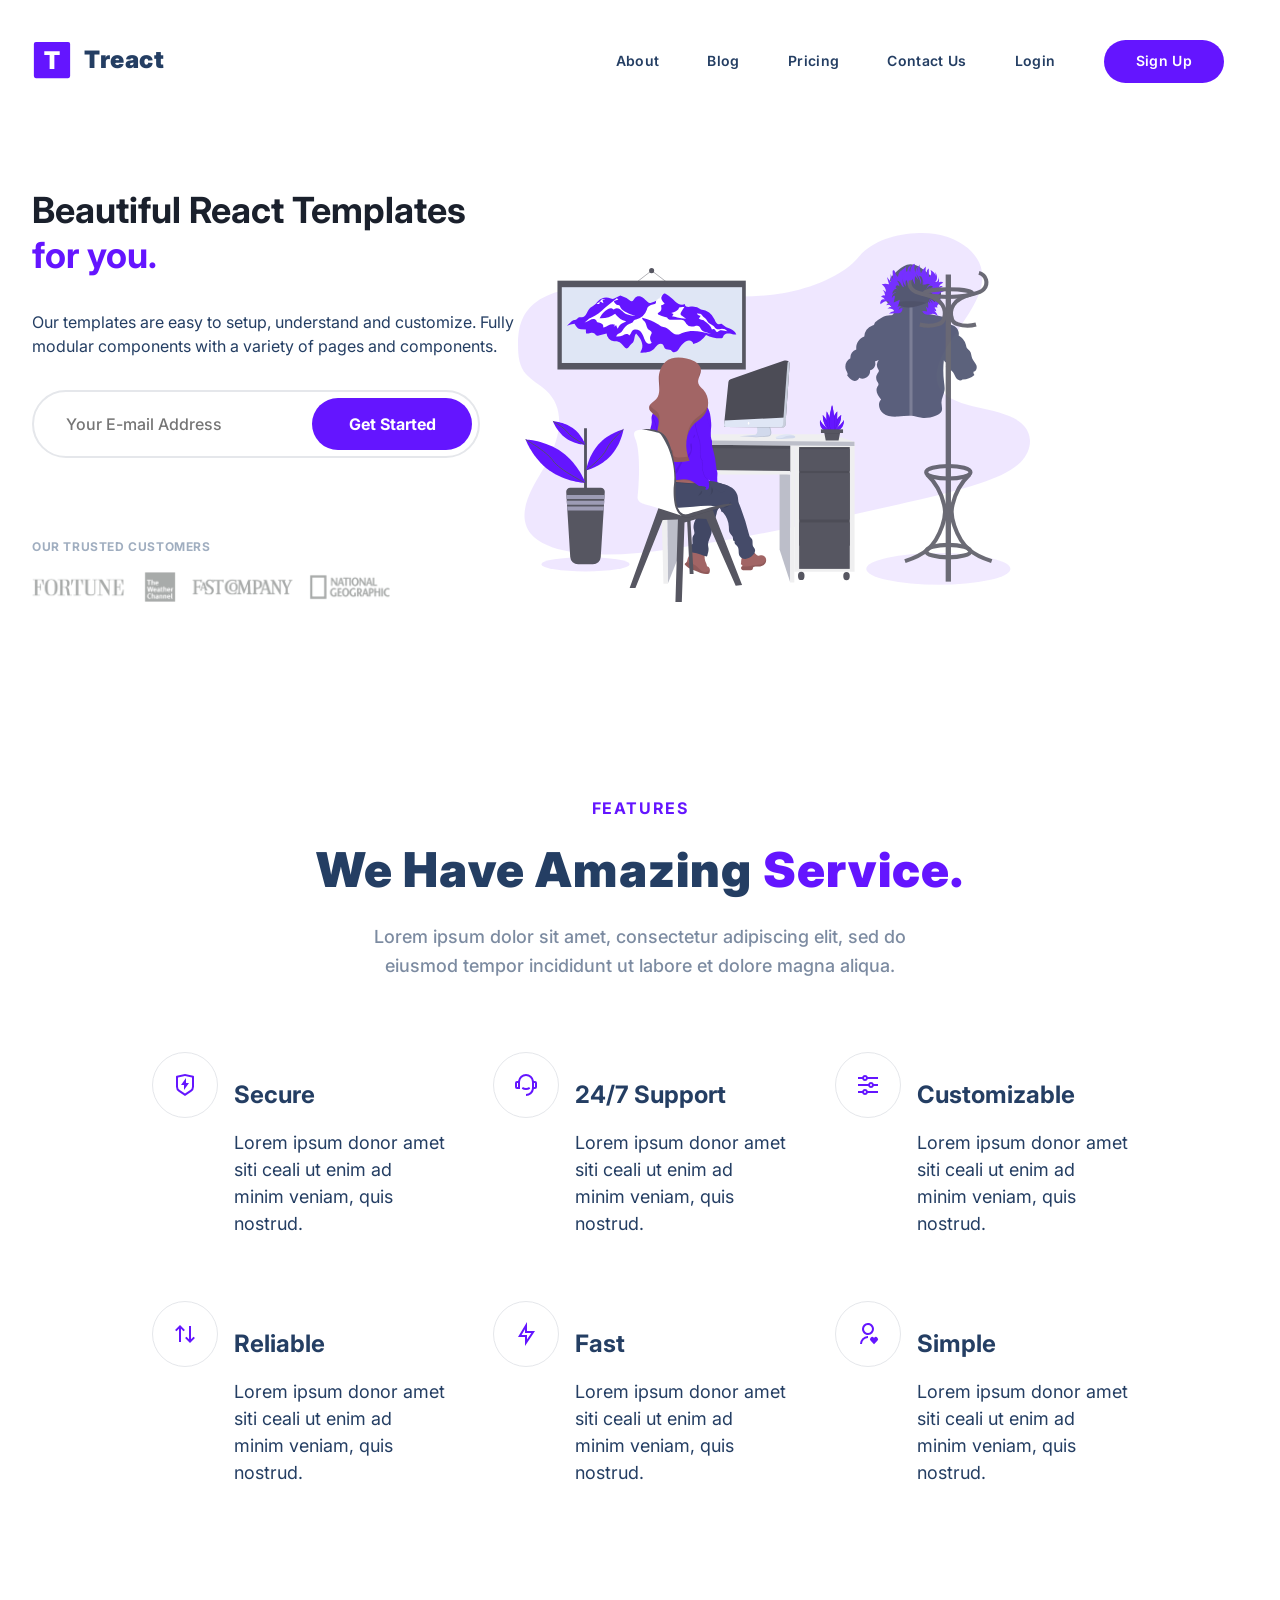
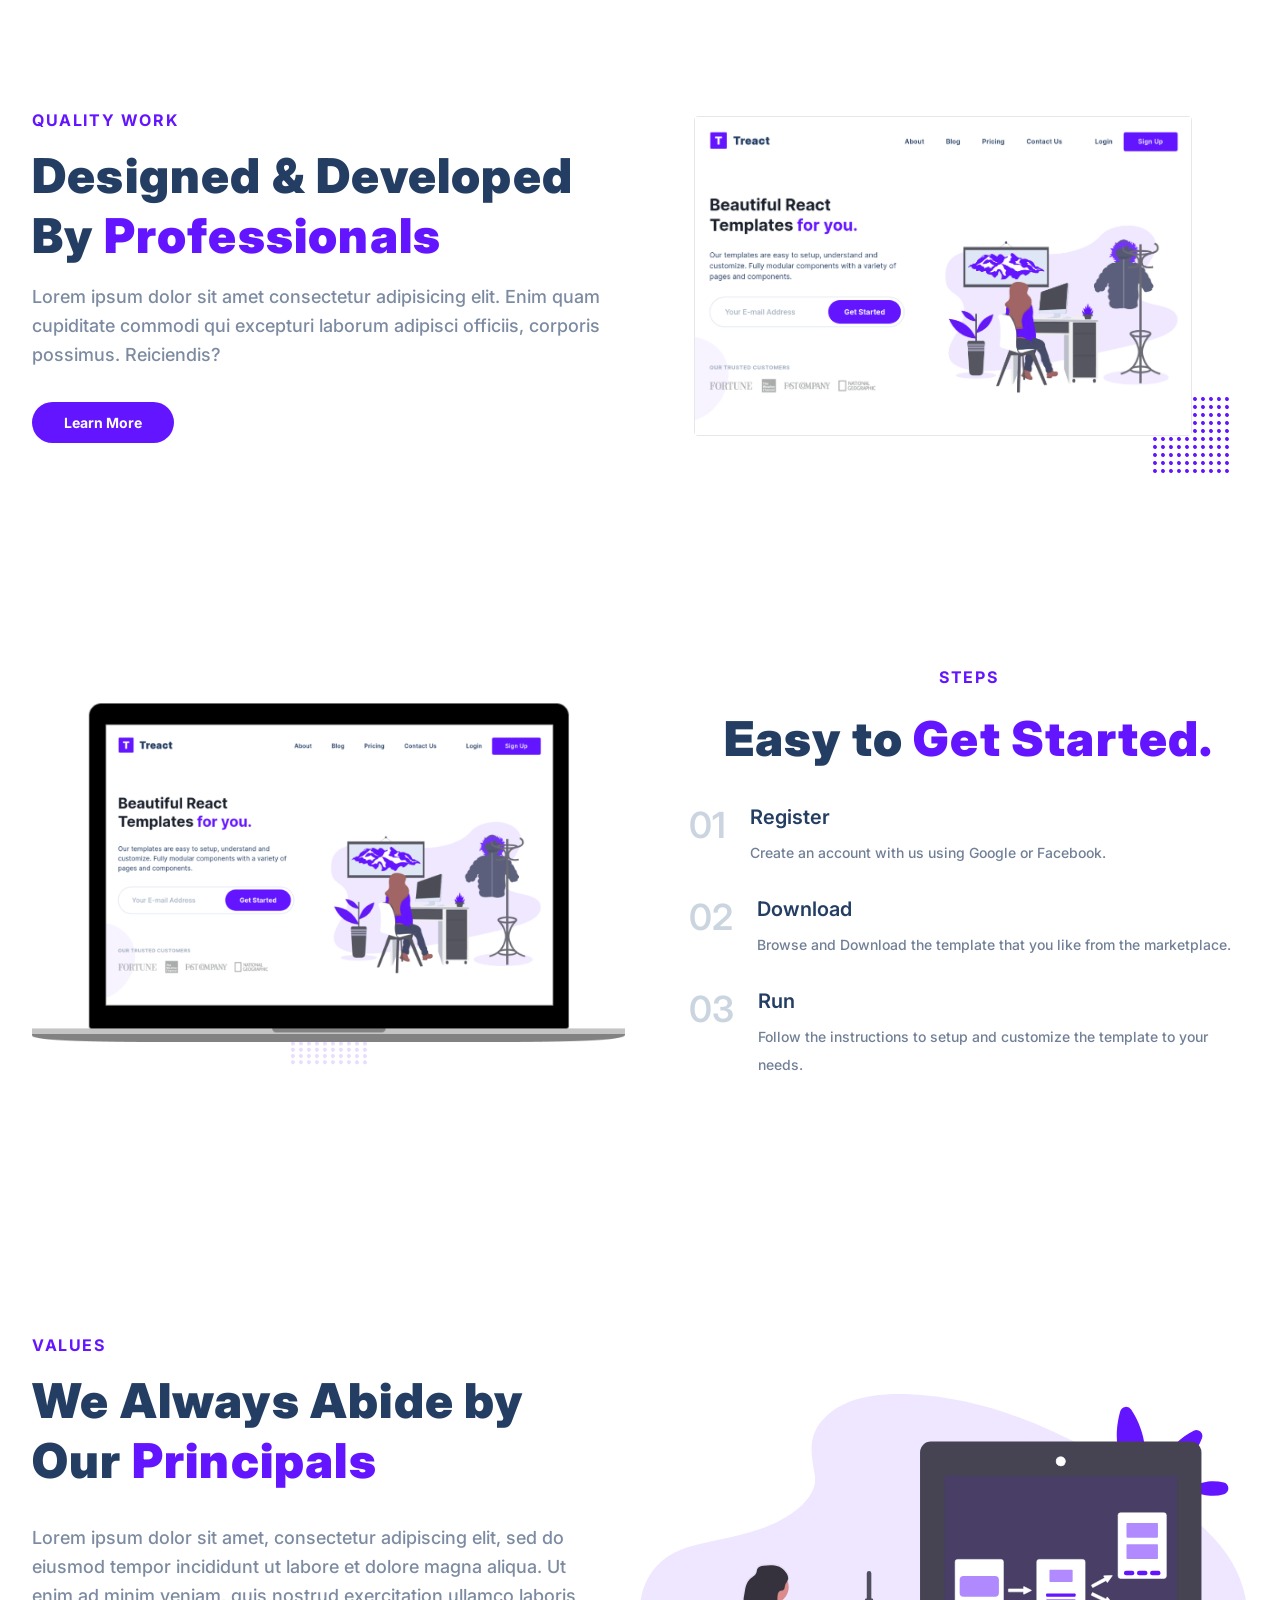
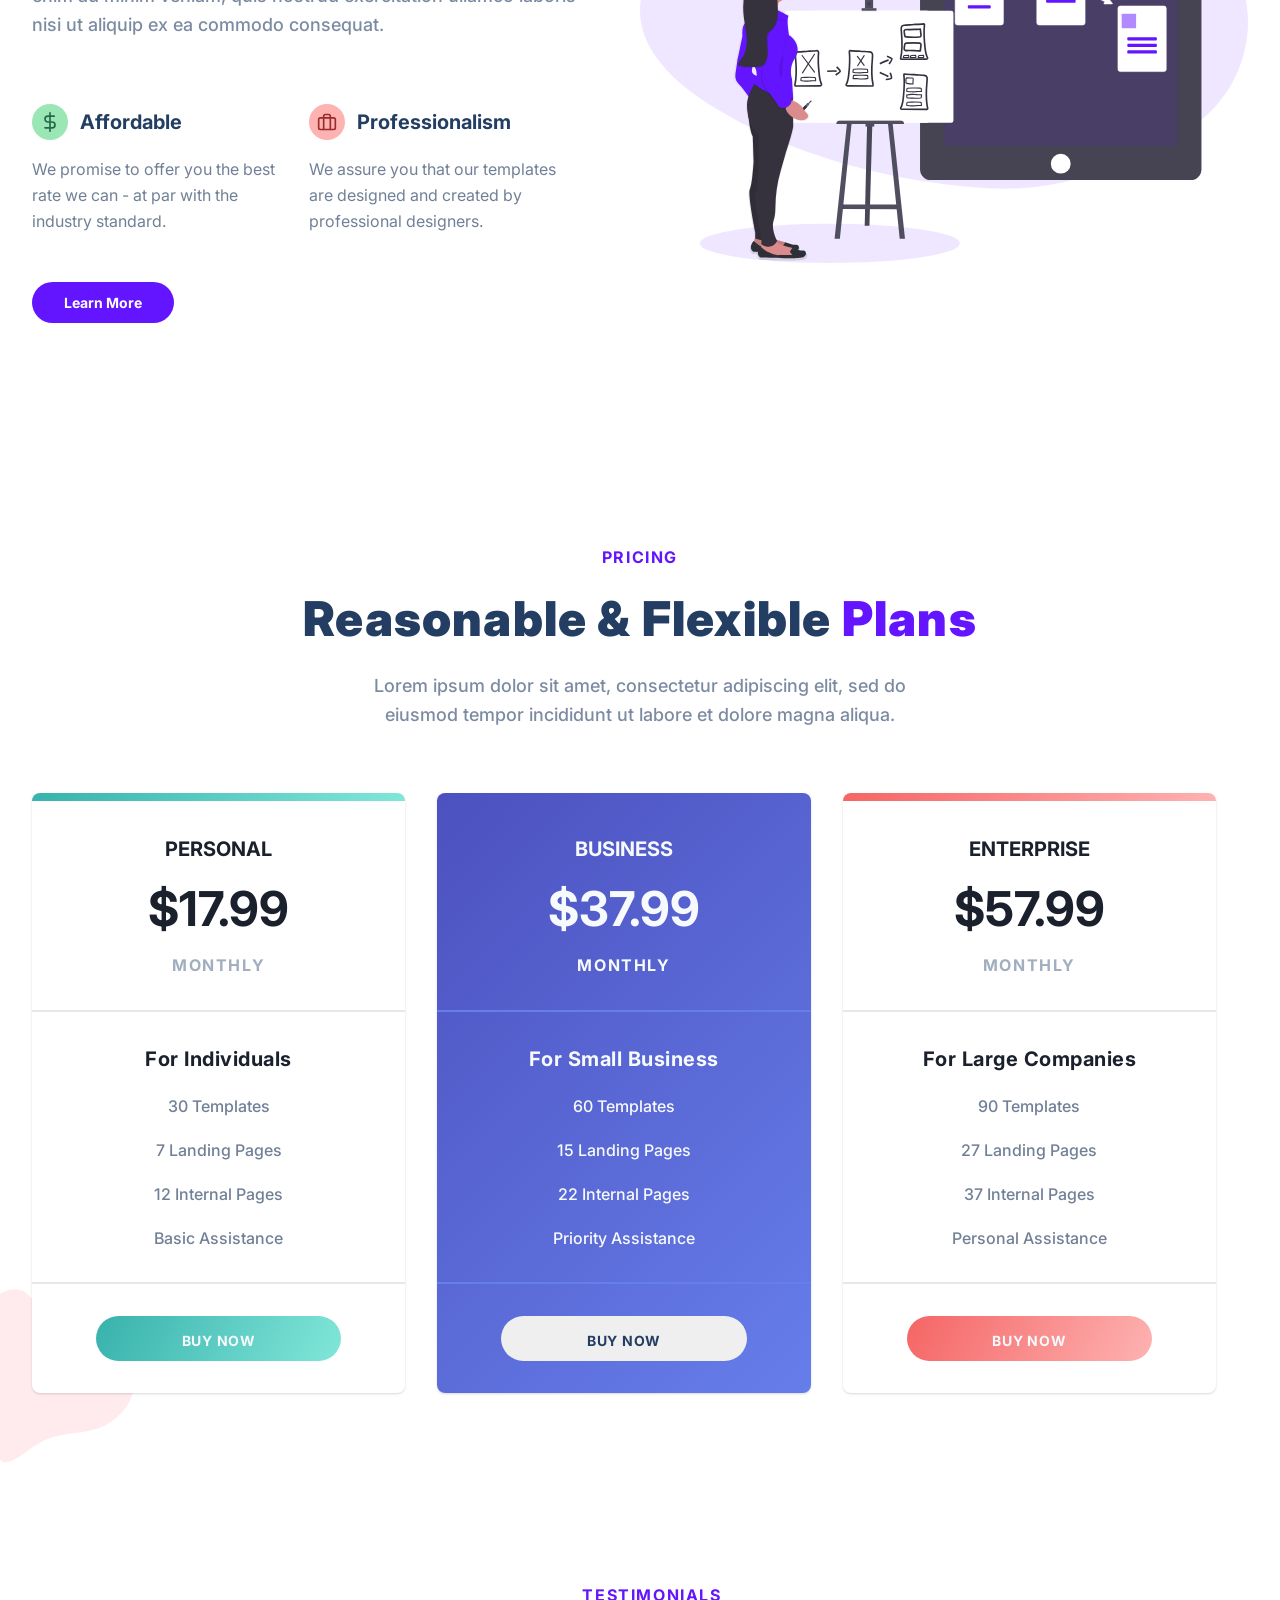
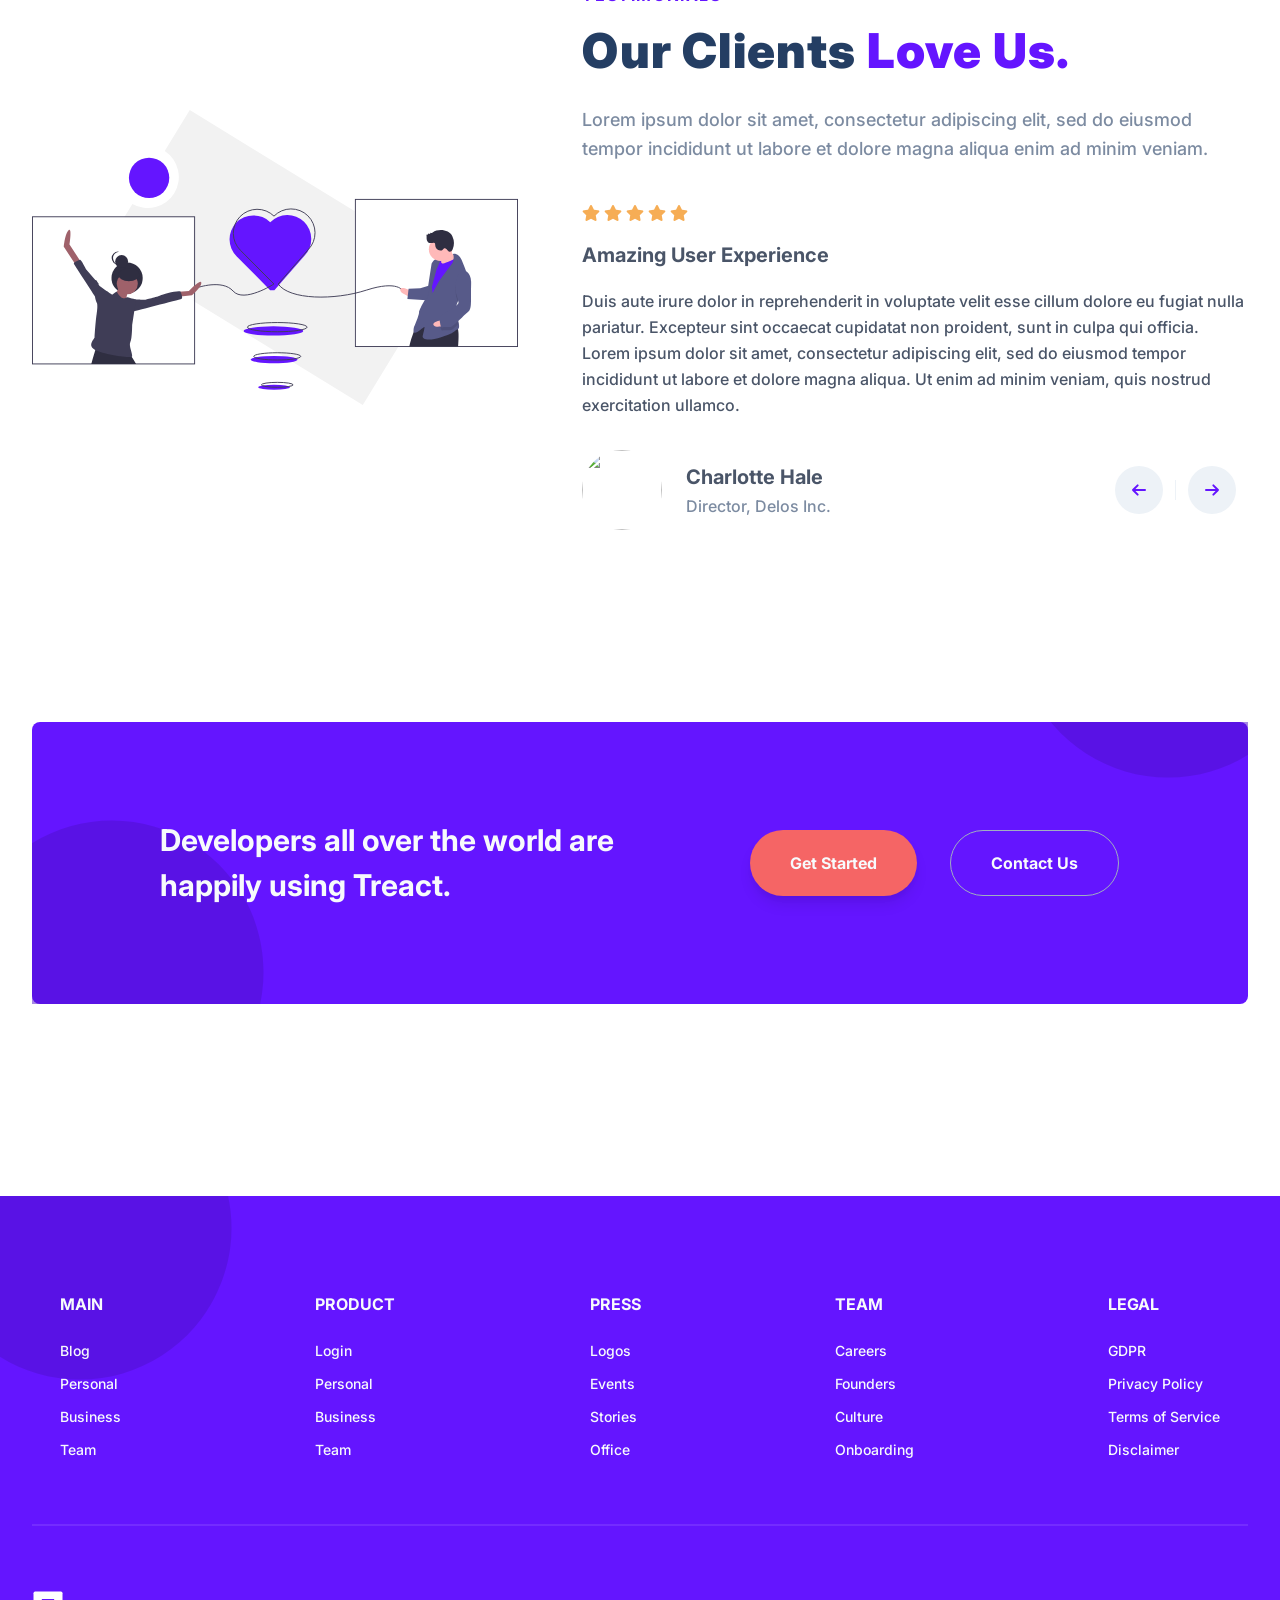
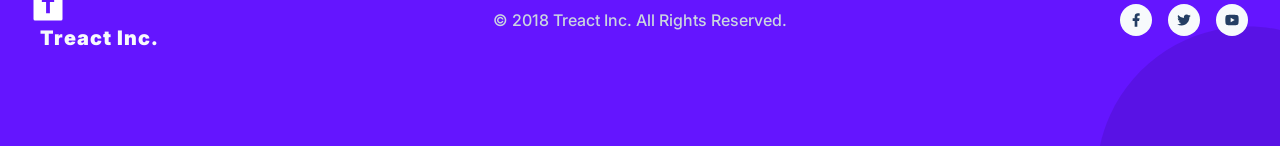
==== commit 62f7245c: "Treact changes made for re-submit" ====
--- a/index.html
+++ b/index.html
@@ -168,7 +168,7 @@
                        <button class="btn">Learn More</button>
                     </div>
                     <figure class="quality__img--wrapper">
-                        <img src="/assets/hero-screenshot-1.40a097b525c2f8c9808e.png" class="quality__img">
+                        <img src="./assets/hero-screenshot-1.40a097b525c2f8c9808e.png" class="quality__img">
                         <svg viewBox="0 0 1280 1280" class="quality__grid">
                             <path d="M 55 33.5 C 44.5 37 35 47.6 32.8 58.3 c -4.3 20.6 16.3 41.2 36.9 36.9 c 15.5 -3.2 27.5 -19 26 -33.9 c -1.1 -10.5 -9 -21.3 -19 -26.2 c -6.1 -2.9 -15.5 -3.6 -21.7 -1.6 Z M 183 33.5 c -15.1 5 -25.3 21.6 -22.2 36.2 c 2.5 11.9 13.6 23 25.4 25.5 c 19.4 4.1 39.5 -14.2 37.5 -33.9 c -1.1 -10.5 -9 -21.3 -19 -26.2 c -6.1 -2.9 -15.5 -3.6 -21.7 -1.6 Z M 311 33.5 c -10.5 3.5 -20 14.1 -22.2 24.8 c -4.3 20.6 16.3 41.2 36.9 36.9 c 15.5 -3.2 27.5 -19 26 -33.9 c -1.1 -10.5 -9 -21.3 -19 -26.2 c -6.1 -2.9 -15.5 -3.6 -21.7 -1.6 Z M 439 33.5 c -10.5 3.5 -20 14.1 -22.2 24.8 c -4.3 20.6 16.3 41.2 36.9 36.9 c 15.5 -3.2 27.5 -19 26 -33.9 c -1.1 -10.5 -9 -21.3 -19 -26.2 c -6.1 -2.9 -15.5 -3.6 -21.7 -1.6 Z M 567 33.5 c -10.5 3.5 -20 14.1 -22.2 24.8 c -4.3 20.6 16.3 41.2 36.9 36.9 c 15.5 -3.2 27.5 -19 26 -33.9 c -1.1 -10.5 -9 -21.3 -19 -26.2 c -6.1 -2.9 -15.5 -3.6 -21.7 -1.6 Z M 695 33.5 c -10.5 3.5 -20 14.1 -22.2 24.8 c -4.3 20.6 16.3 41.2 36.9 36.9 c 15.5 -3.2 27.5 -19 26 -33.9 c -1.1 -10.5 -9 -21.3 -19 -26.2 c -6.1 -2.9 -15.5 -3.6 -21.7 -1.6 Z M 823 33.5 c -10.5 3.5 -20 14.1 -22.2 24.8 c -4.3 20.6 16.3 41.2 36.9 36.9 c 15.5 -3.2 27.5 -19 26 -33.9 c -1.1 -10.5 -9 -21.3 -19 -26.2 c -6.1 -2.9 -15.5 -3.6 -21.7 -1.6 Z M 951 33.5 c -10.5 3.5 -20 14.1 -22.2 24.8 c -4.3 20.6 16.3 41.2 36.9 36.9 c 15.5 -3.2 27.5 -19 26 -33.9 c -1.1 -10.5 -9 -21.3 -19 -26.2 c -6.1 -2.9 -15.5 -3.6 -21.7 -1.6 Z M 1079 33.5 c -10.5 3.5 -20 14.1 -22.2 24.8 c -2.5 11.7 3.2 24.4 14.2 31.9 c 10.7 7.4 22.9 7.5 33.7 0.3 c 17.7 -11.8 20.1 -33.8 5.3 -48.5 c -8.5 -8.6 -20.7 -11.9 -31 -8.5 Z M 1207 33.5 c -10.5 3.5 -20 14.1 -22.2 24.8 c -2.5 11.7 3.2 24.4 14.2 31.9 c 10.7 7.4 22.9 7.5 33.7 0.3 c 17.7 -11.8 20.1 -33.8 5.3 -48.5 c -8.5 -8.6 -20.7 -11.9 -31 -8.5 Z M 55 161.5 c -10.5 3.5 -20 14.1 -22.2 24.8 c -4.3 20.6 16.3 41.2 36.9 36.9 c 15.5 -3.2 27.5 -19 26 -33.9 c -1.1 -10.5 -9 -21.3 -19 -26.2 c -6.1 -2.9 -15.5 -3.6 -21.7 -1.6 Z M 183 161.5 c -15.1 5 -25.3 21.6 -22.2 36.2 c 2.5 11.9 13.6 23 25.4 25.5 c 19.4 4.1 39.5 -14.2 37.5 -33.9 c -1.1 -10.5 -9 -21.3 -19 -26.2 c -6.1 -2.9 -15.5 -3.6 -21.7 -1.6 Z M 311 161.5 c -10.5 3.5 -20 14.1 -22.2 24.8 c -4.3 20.6 16.3 41.2 36.9 36.9 c 15.5 -3.2 27.5 -19 26 -33.9 c -1.1 -10.5 -9 -21.3 -19 -26.2 c -6.1 -2.9 -15.5 -3.6 -21.7 -1.6 Z M 439 161.5 c -10.5 3.5 -20 14.1 -22.2 24.8 c -4.3 20.6 16.3 41.2 36.9 36.9 c 15.5 -3.2 27.5 -19 26 -33.9 c -1.1 -10.5 -9 -21.3 -19 -26.2 c -6.1 -2.9 -15.5 -3.6 -21.7 -1.6 Z M 567 161.5 c -10.5 3.5 -20 14.1 -22.2 24.8 c -4.3 20.6 16.3 41.2 36.9 36.9 c 15.5 -3.2 27.5 -19 26 -33.9 c -1.1 -10.5 -9 -21.3 -19 -26.2 c -6.1 -2.9 -15.5 -3.6 -21.7 -1.6 Z M 695 161.5 c -10.5 3.5 -20 14.1 -22.2 24.8 c -4.3 20.6 16.3 41.2 36.9 36.9 c 15.5 -3.2 27.5 -19 26 -33.9 c -1.1 -10.5 -9 -21.3 -19 -26.2 c -6.1 -2.9 -15.5 -3.6 -21.7 -1.6 Z M 823 161.5 c -10.5 3.5 -20 14.1 -22.2 24.8 c -4.3 20.6 16.3 41.2 36.9 36.9 c 15.5 -3.2 27.5 -19 26 -33.9 c -1.1 -10.5 -9 -21.3 -19 -26.2 c -6.1 -2.9 -15.5 -3.6 -21.7 -1.6 Z M 951 161.5 c -10.5 3.5 -20 14.1 -22.2 24.8 c -4.3 20.6 16.3 41.2 36.9 36.9 c 15.5 -3.2 27.5 -19 26 -33.9 c -1.1 -10.5 -9 -21.3 -19 -26.2 c -6.1 -2.9 -15.5 -3.6 -21.7 -1.6 Z M 1079 161.5 c -10.5 3.5 -20 14.1 -22.2 24.8 c -2.5 11.7 3.2 24.4 14.2 31.9 c 10.7 7.4 22.9 7.5 33.7 0.3 c 17.7 -11.8 20.1 -33.8 5.3 -48.5 c -8.5 -8.6 -20.7 -11.9 -31 -8.5 Z M 1207 161.5 c -10.5 3.5 -20 14.1 -22.2 24.8 c -2.5 11.7 3.2 24.4 14.2 31.9 c 10.7 7.4 22.9 7.5 33.7 0.3 c 17.7 -11.8 20.1 -33.8 5.3 -48.5 c -8.5 -8.6 -20.7 -11.9 -31 -8.5 Z M 55 289.5 c -10.5 3.5 -20 14.1 -22.2 24.8 c -4.3 20.6 16.3 41.2 36.9 36.9 c 15.5 -3.2 27.5 -19 26 -33.9 c -1.1 -10.5 -9 -21.3 -19 -26.2 c -6.1 -2.9 -15.5 -3.6 -21.7 -1.6 Z M 183 289.5 c -10.5 3.5 -20 14.1 -22.2 24.8 c -4.3 20.6 16.3 41.2 36.9 36.9 c 15.5 -3.2 27.5 -19 26 -33.9 c -1.1 -10.5 -9 -21.3 -19 -26.2 c -6.1 -2.9 -15.5 -3.6 -21.7 -1.6 Z M 311 289.5 c -10.5 3.5 -20 14.1 -22.2 24.8 c -4.3 20.6 16.3 41.2 36.9 36.9 c 15.5 -3.2 27.5 -19 26 -33.9 c -1.1 -10.5 -9 -21.3 -19 -26.2 c -6.1 -2.9 -15.5 -3.6 -21.7 -1.6 Z M 439 289.5 c -10.5 3.5 -20 14.1 -22.2 24.8 c -4.3 20.6 16.3 41.2 36.9 36.9 c 15.5 -3.2 27.5 -19 26 -33.9 c -1.1 -10.5 -9 -21.3 -19 -26.2 c -6.1 -2.9 -15.5 -3.6 -21.7 -1.6 Z M 567 289.5 c -10.5 3.5 -20 14.1 -22.2 24.8 c -4.3 20.6 16.3 41.2 36.9 36.9 c 15.5 -3.2 27.5 -19 26 -33.9 c -1.1 -10.5 -9 -21.3 -19 -26.2 c -6.1 -2.9 -15.5 -3.6 -21.7 -1.6 Z M 695 289.5 c -10.5 3.5 -20 14.1 -22.2 24.8 c -4.3 20.6 16.3 41.2 36.9 36.9 c 15.5 -3.2 27.5 -19 26 -33.9 c -1.1 -10.5 -9 -21.3 -19 -26.2 c -6.1 -2.9 -15.5 -3.6 -21.7 -1.6 Z M 823 289.5 c -10.5 3.5 -20 14.1 -22.2 24.8 c -4.3 20.6 16.3 41.2 36.9 36.9 c 15.5 -3.2 27.5 -19 26 -33.9 c -1.1 -10.5 -9 -21.3 -19 -26.2 c -6.1 -2.9 -15.5 -3.6 -21.7 -1.6 Z M 951 289.5 c -10.5 3.5 -20 14.1 -22.2 24.8 c -4.3 20.6 16.3 41.2 36.9 36.9 c 15.5 -3.2 27.5 -19 26 -33.9 c -1.1 -10.5 -9 -21.3 -19 -26.2 c -6.1 -2.9 -15.5 -3.6 -21.7 -1.6 Z M 1079 289.5 c -10.5 3.5 -20 14.1 -22.2 24.8 c -4.3 20.6 16.3 41.2 36.9 36.9 c 15.5 -3.2 27.5 -19 26 -33.9 c -1.1 -10.5 -9 -21.3 -19 -26.2 c -6.1 -2.9 -15.5 -3.6 -21.7 -1.6 Z M 1207 289.5 c -10.5 3.5 -20 14.1 -22.2 24.8 c -4.3 20.6 16.3 41.2 36.9 36.9 c 15.5 -3.2 27.5 -19 26 -33.9 c -1.1 -10.5 -9 -21.3 -19 -26.2 c -6.1 -2.9 -15.5 -3.6 -21.7 -1.6 Z M 55 417.5 c -10.5 3.5 -20 14.1 -22.2 24.8 c -4.3 20.6 16.3 41.2 36.9 36.9 c 15.5 -3.2 27.5 -19 26 -33.9 c -1.1 -10.5 -9 -21.3 -19 -26.2 c -6.1 -2.9 -15.5 -3.6 -21.7 -1.6 Z M 183 417.5 c -10.5 3.5 -20 14.1 -22.2 24.8 c -4.3 20.6 16.3 41.2 36.9 36.9 c 15.5 -3.2 27.5 -19 26 -33.9 c -1.1 -10.5 -9 -21.3 -19 -26.2 c -6.1 -2.9 -15.5 -3.6 -21.7 -1.6 Z M 311 417.5 c -10.5 3.5 -20 14.1 -22.2 24.8 c -4.3 20.6 16.3 41.2 36.9 36.9 c 15.5 -3.2 27.5 -19 26 -33.9 c -1.1 -10.5 -9 -21.3 -19 -26.2 c -6.1 -2.9 -15.5 -3.6 -21.7 -1.6 Z M 439 417.5 c -10.5 3.5 -20 14.1 -22.2 24.8 c -4.3 20.6 16.3 41.2 36.9 36.9 c 15.5 -3.2 27.5 -19 26 -33.9 c -1.1 -10.5 -9 -21.3 -19 -26.2 c -6.1 -2.9 -15.5 -3.6 -21.7 -1.6 Z M 567 417.5 c -10.5 3.5 -20 14.1 -22.2 24.8 c -4.3 20.6 16.3 41.2 36.9 36.9 c 15.5 -3.2 27.5 -19 26 -33.9 c -1.1 -10.5 -9 -21.3 -19 -26.2 c -6.1 -2.9 -15.5 -3.6 -21.7 -1.6 Z M 695 417.5 c -10.5 3.5 -20 14.1 -22.2 24.8 c -4.3 20.6 16.3 41.2 36.9 36.9 c 15.5 -3.2 27.5 -19 26 -33.9 c -1.1 -10.5 -9 -21.3 -19 -26.2 c -6.1 -2.9 -15.5 -3.6 -21.7 -1.6 Z M 823 417.5 c -10.5 3.5 -20 14.1 -22.2 24.8 c -4.3 20.6 16.3 41.2 36.9 36.9 c 15.5 -3.2 27.5 -19 26 -33.9 c -1.1 -10.5 -9 -21.3 -19 -26.2 c -6.1 -2.9 -15.5 -3.6 -21.7 -1.6 Z M 951 417.5 c -10.5 3.5 -20 14.1 -22.2 24.8 c -4.3 20.6 16.3 41.2 36.9 36.9 c 15.5 -3.2 27.5 -19 26 -33.9 c -1.1 -10.5 -9 -21.3 -19 -26.2 c -6.1 -2.9 -15.5 -3.6 -21.7 -1.6 Z M 1079 417.5 c -10.5 3.5 -20 14.1 -22.2 24.8 c -4.3 20.6 16.3 41.2 36.9 36.9 c 15.5 -3.2 27.5 -19 26 -33.9 c -1.1 -10.5 -9 -21.3 -19 -26.2 c -6.1 -2.9 -15.5 -3.6 -21.7 -1.6 Z M 1207 417.5 c -10.5 3.5 -20 14.1 -22.2 24.8 c -4.3 20.6 16.3 41.2 36.9 36.9 c 15.5 -3.2 27.5 -19 26 -33.9 c -1.1 -10.5 -9 -21.3 -19 -26.2 c -6.1 -2.9 -15.5 -3.6 -21.7 -1.6 Z M 55 545.5 c -10.5 3.5 -20 14.1 -22.2 24.8 c -4.3 20.6 16.3 41.2 36.9 36.9 c 15.5 -3.2 27.5 -19 26 -33.9 c -1.1 -10.5 -9 -21.3 -19 -26.2 c -6.1 -2.9 -15.5 -3.6 -21.7 -1.6 Z M 183 545.5 c -10.5 3.5 -20 14.1 -22.2 24.8 c -4.3 20.6 16.3 41.2 36.9 36.9 c 15.5 -3.2 27.5 -19 26 -33.9 c -1.1 -10.5 -9 -21.3 -19 -26.2 c -6.1 -2.9 -15.5 -3.6 -21.7 -1.6 Z M 311 545.5 c -10.5 3.5 -20 14.1 -22.2 24.8 c -4.3 20.6 16.3 41.2 36.9 36.9 c 15.5 -3.2 27.5 -19 26 -33.9 c -1.1 -10.5 -9 -21.3 -19 -26.2 c -6.1 -2.9 -15.5 -3.6 -21.7 -1.6 Z M 439 545.5 c -10.5 3.5 -20 14.1 -22.2 24.8 c -4.3 20.6 16.3 41.2 36.9 36.9 c 15.5 -3.2 27.5 -19 26 -33.9 c -1.1 -10.5 -9 -21.3 -19 -26.2 c -6.1 -2.9 -15.5 -3.6 -21.7 -1.6 Z M 567 545.5 c -10.5 3.5 -20 14.1 -22.2 24.8 c -4.3 20.6 16.3 41.2 36.9 36.9 c 15.5 -3.2 27.5 -19 26 -33.9 c -1.1 -10.5 -9 -21.3 -19 -26.2 c -6.1 -2.9 -15.5 -3.6 -21.7 -1.6 Z M 695 545.5 c -10.5 3.5 -20 14.1 -22.2 24.8 c -4.3 20.6 16.3 41.2 36.9 36.9 c 15.5 -3.2 27.5 -19 26 -33.9 c -1.1 -10.5 -9 -21.3 -19 -26.2 c -6.1 -2.9 -15.5 -3.6 -21.7 -1.6 Z M 823 545.5 c -10.5 3.5 -20 14.1 -22.2 24.8 c -4.3 20.6 16.3 41.2 36.9 36.9 c 15.5 -3.2 27.5 -19 26 -33.9 c -1.1 -10.5 -9 -21.3 -19 -26.2 c -6.1 -2.9 -15.5 -3.6 -21.7 -1.6 Z M 951 545.5 c -10.5 3.5 -20 14.1 -22.2 24.8 c -4.3 20.6 16.3 41.2 36.9 36.9 c 15.5 -3.2 27.5 -19 26 -33.9 c -1.1 -10.5 -9 -21.3 -19 -26.2 c -6.1 -2.9 -15.5 -3.6 -21.7 -1.6 Z M 1079 545.5 c -10.5 3.5 -20 14.1 -22.2 24.8 c -4.3 20.6 16.3 41.2 36.9 36.9 c 15.5 -3.2 27.5 -19 26 -33.9 c -1.1 -10.5 -9 -21.3 -19 -26.2 c -6.1 -2.9 -15.5 -3.6 -21.7 -1.6 Z M 1207 545.5 c -10.5 3.5 -20 14.1 -22.2 24.8 c -4.3 20.6 16.3 41.2 36.9 36.9 c 15.5 -3.2 27.5 -19 26 -33.9 c -1.1 -10.5 -9 -21.3 -19 -26.2 c -6.1 -2.9 -15.5 -3.6 -21.7 -1.6 Z M 55 673.5 c -10.5 3.5 -20 14.1 -22.2 24.8 c -4.3 20.6 16.3 41.2 36.9 36.9 c 15.5 -3.2 27.5 -19 26 -33.9 c -1.1 -10.5 -9 -21.3 -19 -26.2 c -6.1 -2.9 -15.5 -3.6 -21.7 -1.6 Z M 183 673.5 c -10.5 3.5 -20 14.1 -22.2 24.8 c -4.3 20.6 16.3 41.2 36.9 36.9 c 15.5 -3.2 27.5 -19 26 -33.9 c -1.1 -10.5 -9 -21.3 -19 -26.2 c -6.1 -2.9 -15.5 -3.6 -21.7 -1.6 Z M 311 673.5 c -10.5 3.5 -20 14.1 -22.2 24.8 c -4.3 20.6 16.3 41.2 36.9 36.9 c 15.5 -3.2 27.5 -19 26 -33.9 c -1.1 -10.5 -9 -21.3 -19 -26.2 c -6.1 -2.9 -15.5 -3.6 -21.7 -1.6 Z M 439 673.5 c -10.5 3.5 -20 14.1 -22.2 24.8 c -4.3 20.6 16.3 41.2 36.9 36.9 c 15.5 -3.2 27.5 -19 26 -33.9 c -1.1 -10.5 -9 -21.3 -19 -26.2 c -6.1 -2.9 -15.5 -3.6 -21.7 -1.6 Z M 567 673.5 c -10.5 3.5 -20 14.1 -22.2 24.8 c -4.3 20.6 16.3 41.2 36.9 36.9 c 15.5 -3.2 27.5 -19 26 -33.9 c -1.1 -10.5 -9 -21.3 -19 -26.2 c -6.1 -2.9 -15.5 -3.6 -21.7 -1.6 Z M 695 673.5 c -10.5 3.5 -20 14.1 -22.2 24.8 c -4.3 20.6 16.3 41.2 36.9 36.9 c 15.5 -3.2 27.5 -19 26 -33.9 c -1.1 -10.5 -9 -21.3 -19 -26.2 c -6.1 -2.9 -15.5 -3.6 -21.7 -1.6 Z M 823 673.5 c -10.5 3.5 -20 14.1 -22.2 24.8 c -4.3 20.6 16.3 41.2 36.9 36.9 c 15.5 -3.2 27.5 -19 26 -33.9 c -1.1 -10.5 -9 -21.3 -19 -26.2 c -6.1 -2.9 -15.5 -3.6 -21.7 -1.6 Z M 951 673.5 c -10.5 3.5 -20 14.1 -22.2 24.8 c -4.3 20.6 16.3 41.2 36.9 36.9 c 15.5 -3.2 27.5 -19 26 -33.9 c -1.1 -10.5 -9 -21.3 -19 -26.2 c -6.1 -2.9 -15.5 -3.6 -21.7 -1.6 Z M 1079 673.5 c -10.5 3.5 -20 14.1 -22.2 24.8 c -4.3 20.6 16.3 41.2 36.9 36.9 c 15.5 -3.2 27.5 -19 26 -33.9 c -1.1 -10.5 -9 -21.3 -19 -26.2 c -6.1 -2.9 -15.5 -3.6 -21.7 -1.6 Z M 1207 673.5 c -10.5 3.5 -20 14.1 -22.2 24.8 c -4.3 20.6 16.3 41.2 36.9 36.9 c 15.5 -3.2 27.5 -19 26 -33.9 c -1.1 -10.5 -9 -21.3 -19 -26.2 c -6.1 -2.9 -15.5 -3.6 -21.7 -1.6 Z M 55 801.5 c -10.5 3.5 -20 14.1 -22.2 24.8 c -4.3 20.6 16.3 41.2 36.9 36.9 c 15.5 -3.2 27.5 -19 26 -33.9 c -1.1 -10.5 -9 -21.3 -19 -26.2 c -6.1 -2.9 -15.5 -3.6 -21.7 -1.6 Z M 183 801.5 c -10.5 3.5 -20 14.1 -22.2 24.8 c -4.3 20.6 16.3 41.2 36.9 36.9 c 15.5 -3.2 27.5 -19 26 -33.9 c -1.1 -10.5 -9 -21.3 -19 -26.2 c -6.1 -2.9 -15.5 -3.6 -21.7 -1.6 Z M 311 801.5 c -10.5 3.5 -20 14.1 -22.2 24.8 c -2.5 11.7 3.2 24.4 14.2 31.9 c 10.7 7.4 22.9 7.5 33.7 0.3 c 17.7 -11.8 20.1 -33.8 5.3 -48.5 c -8.5 -8.6 -20.7 -11.9 -31 -8.5 Z M 439 801.5 c -10.5 3.5 -20 14.1 -22.2 24.8 c -2.5 11.7 3.2 24.4 14.2 31.9 c 10.7 7.4 22.9 7.5 33.7 0.3 c 17.7 -11.8 20.1 -33.8 5.3 -48.5 c -8.5 -8.6 -20.7 -11.9 -31 -8.5 Z M 567 801.5 c -15.1 5 -25.3 21.6 -22.2 36.2 c 2.5 11.9 13.6 23 25.5 25.5 c 19.3 4.1 39.4 -14.2 37.4 -33.9 c -1.1 -10.5 -9 -21.3 -19 -26.2 c -6.1 -2.9 -15.5 -3.6 -21.7 -1.6 Z M 695 801.5 c -15.1 5 -25.3 21.6 -22.2 36.2 c 2.5 11.9 13.6 23 25.5 25.5 c 19.3 4.1 39.4 -14.2 37.4 -33.9 c -1.1 -10.5 -9 -21.3 -19 -26.2 c -6.1 -2.9 -15.5 -3.6 -21.7 -1.6 Z M 823 801.5 c -15.1 5 -25.3 21.6 -22.2 36.2 c 2.5 11.9 13.6 23 25.5 25.5 c 19.3 4.1 39.4 -14.2 37.4 -33.9 c -1.1 -10.5 -9 -21.3 -19 -26.2 c -6.1 -2.9 -15.5 -3.6 -21.7 -1.6 Z M 951 801.5 c -15.1 5 -25.3 21.6 -22.2 36.2 c 2.5 11.9 13.6 23 25.5 25.5 c 19.3 4.1 39.4 -14.2 37.4 -33.9 c -1.1 -10.5 -9 -21.3 -19 -26.2 c -6.1 -2.9 -15.5 -3.6 -21.7 -1.6 Z M 1079 801.5 c -10.5 3.5 -20 14.1 -22.2 24.8 c -4.3 20.6 16.3 41.2 36.9 36.9 c 15.5 -3.2 27.5 -19 26 -33.9 c -1.1 -10.5 -9 -21.3 -19 -26.2 c -6.1 -2.9 -15.5 -3.6 -21.7 -1.6 Z M 1207 801.5 c -10.5 3.5 -20 14.1 -22.2 24.8 c -4.3 20.6 16.3 41.2 36.9 36.9 c 15.5 -3.2 27.5 -19 26 -33.9 c -1.1 -10.5 -9 -21.3 -19 -26.2 c -6.1 -2.9 -15.5 -3.6 -21.7 -1.6 Z M 55 929.5 c -10.5 3.5 -20 14.1 -22.2 24.8 c -4.3 20.6 16.3 41.2 36.9 36.9 c 15.5 -3.2 27.5 -19 26 -33.9 c -1.1 -10.5 -9 -21.3 -19 -26.2 c -6.1 -2.9 -15.5 -3.6 -21.7 -1.6 Z M 183 929.5 c -10.5 3.5 -20 14.1 -22.2 24.8 c -4.3 20.6 16.3 41.2 36.9 36.9 c 15.5 -3.2 27.5 -19 26 -33.9 c -1.1 -10.5 -9 -21.3 -19 -26.2 c -6.1 -2.9 -15.5 -3.6 -21.7 -1.6 Z M 311 929.5 c -10.5 3.5 -20 14.1 -22.2 24.8 c -2.5 11.7 3.2 24.4 14.2 31.9 c 10.7 7.4 22.9 7.5 33.7 0.3 c 17.7 -11.8 20.1 -33.8 5.3 -48.5 c -8.5 -8.6 -20.7 -11.9 -31 -8.5 Z M 439 929.5 c -10.5 3.5 -20 14.1 -22.2 24.8 c -2.5 11.7 3.2 24.4 14.2 31.9 c 10.7 7.4 22.9 7.5 33.7 0.3 c 17.7 -11.8 20.1 -33.8 5.3 -48.5 c -8.5 -8.6 -20.7 -11.9 -31 -8.5 Z M 567 929.5 c -15.1 5 -25.3 21.6 -22.2 36.2 c 2.5 11.9 13.6 23 25.5 25.5 c 19.3 4.1 39.4 -14.2 37.4 -33.9 c -1.1 -10.5 -9 -21.3 -19 -26.2 c -6.1 -2.9 -15.5 -3.6 -21.7 -1.6 Z M 695 929.5 c -15.1 5 -25.3 21.6 -22.2 36.2 c 2.5 11.9 13.6 23 25.5 25.5 c 19.3 4.1 39.4 -14.2 37.4 -33.9 c -1.1 -10.5 -9 -21.3 -19 -26.2 c -6.1 -2.9 -15.5 -3.6 -21.7 -1.6 Z M 823 929.5 c -15.1 5 -25.3 21.6 -22.2 36.2 c 2.5 11.9 13.6 23 25.5 25.5 c 19.3 4.1 39.4 -14.2 37.4 -33.9 c -1.1 -10.5 -9 -21.3 -19 -26.2 c -6.1 -2.9 -15.5 -3.6 -21.7 -1.6 Z M 951 929.5 c -15.1 5 -25.3 21.6 -22.2 36.2 c 2.5 11.9 13.6 23 25.5 25.5 c 19.3 4.1 39.4 -14.2 37.4 -33.9 c -1.1 -10.5 -9 -21.3 -19 -26.2 c -6.1 -2.9 -15.5 -3.6 -21.7 -1.6 Z M 1079 929.5 c -10.5 3.5 -20 14.1 -22.2 24.8 c -4.3 20.6 16.3 41.2 36.9 36.9 c 15.5 -3.2 27.5 -19 26 -33.9 c -1.1 -10.5 -9 -21.3 -19 -26.2 c -6.1 -2.9 -15.5 -3.6 -21.7 -1.6 Z M 1207 929.5 c -10.5 3.5 -20 14.1 -22.2 24.8 c -4.3 20.6 16.3 41.2 36.9 36.9 c 15.5 -3.2 27.5 -19 26 -33.9 c -1.1 -10.5 -9 -21.3 -19 -26.2 c -6.1 -2.9 -15.5 -3.6 -21.7 -1.6 Z M 55 1057.5 c -10.5 3.5 -20 14.1 -22.2 24.8 c -4.3 20.6 16.3 41.2 36.9 36.9 c 15.5 -3.2 27.5 -19 26 -33.9 c -1.1 -10.5 -9 -21.3 -19 -26.2 c -6.1 -2.9 -15.5 -3.6 -21.7 -1.6 Z M 183 1057.5 c -10.5 3.5 -20 14.1 -22.2 24.8 c -4.3 20.6 16.3 41.2 36.9 36.9 c 15.5 -3.2 27.5 -19 26 -33.9 c -1.1 -10.5 -9 -21.3 -19 -26.2 c -6.1 -2.9 -15.5 -3.6 -21.7 -1.6 Z M 311 1057.5 c -10.5 3.5 -20 14.1 -22.2 24.8 c -2.5 11.7 3.2 24.4 14.2 31.9 c 10.7 7.4 22.9 7.5 33.7 0.3 c 17.7 -11.8 20.1 -33.8 5.3 -48.5 c -8.5 -8.6 -20.7 -11.9 -31 -8.5 Z M 439 1057.5 c -10.5 3.5 -20 14.1 -22.2 24.8 c -2.5 11.7 3.2 24.4 14.2 31.9 c 10.7 7.4 22.9 7.5 33.7 0.3 c 17.7 -11.8 20.1 -33.8 5.3 -48.5 c -8.5 -8.6 -20.7 -11.9 -31 -8.5 Z M 567 1057.5 c -10.5 3.5 -20 14.1 -22.2 24.8 c -4.3 20.6 16.3 41.2 36.9 36.9 c 15.5 -3.2 27.5 -19 26 -33.9 c -1.1 -10.5 -9 -21.3 -19 -26.2 c -6.1 -2.9 -15.5 -3.6 -21.7 -1.6 Z M 695 1057.5 c -10.5 3.5 -20 14.1 -22.2 24.8 c -4.3 20.6 16.3 41.2 36.9 36.9 c 15.5 -3.2 27.5 -19 26 -33.9 c -1.1 -10.5 -9 -21.3 -19 -26.2 c -6.1 -2.9 -15.5 -3.6 -21.7 -1.6 Z M 823 1057.5 c -10.5 3.5 -20 14.1 -22.2 24.8 c -4.3 20.6 16.3 41.2 36.9 36.9 c 15.5 -3.2 27.5 -19 26 -33.9 c -1.1 -10.5 -9 -21.3 -19 -26.2 c -6.1 -2.9 -15.5 -3.6 -21.7 -1.6 Z M 951 1057.5 c -10.5 3.5 -20 14.1 -22.2 24.8 c -4.3 20.6 16.3 41.2 36.9 36.9 c 15.5 -3.2 27.5 -19 26 -33.9 c -1.1 -10.5 -9 -21.3 -19 -26.2 c -6.1 -2.9 -15.5 -3.6 -21.7 -1.6 Z M 1079 1057.5 c -10.5 3.5 -20 14.1 -22.2 24.8 c -4.3 20.6 16.3 41.2 36.9 36.9 c 15.5 -3.2 27.5 -19 26 -33.9 c -1.1 -10.5 -9 -21.3 -19 -26.2 c -6.1 -2.9 -15.5 -3.6 -21.7 -1.6 Z M 1207 1057.5 c -10.5 3.5 -20 14.1 -22.2 24.8 c -4.3 20.6 16.3 41.2 36.9 36.9 c 15.5 -3.2 27.5 -19 26 -33.9 c -1.1 -10.5 -9 -21.3 -19 -26.2 c -6.1 -2.9 -15.5 -3.6 -21.7 -1.6 Z M 55 1185.5 c -10.5 3.5 -20 14.1 -22.2 24.8 c -4.3 20.6 16.3 41.2 36.9 36.9 c 15.5 -3.2 27.5 -19 26 -33.9 c -1.1 -10.5 -9 -21.3 -19 -26.2 c -6.1 -2.9 -15.5 -3.6 -21.7 -1.6 Z M 183 1185.5 c -10.5 3.5 -20 14.1 -22.2 24.8 c -4.3 20.6 16.3 41.2 36.9 36.9 c 15.5 -3.2 27.5 -19 26 -33.9 c -1.1 -10.5 -9 -21.3 -19 -26.2 c -6.1 -2.9 -15.5 -3.6 -21.7 -1.6 Z M 311 1185.5 c -10.5 3.5 -20 14.1 -22.2 24.8 c -4.3 20.6 16.3 41.2 36.9 36.9 c 15.5 -3.2 27.5 -19 26 -33.9 c -1.1 -10.5 -9 -21.3 -19 -26.2 c -6.1 -2.9 -15.5 -3.6 -21.7 -1.6 Z M 439 1185.5 c -10.5 3.5 -20 14.1 -22.2 24.8 c -4.3 20.6 16.3 41.2 36.9 36.9 c 15.5 -3.2 27.5 -19 26 -33.9 c -1.1 -10.5 -9 -21.3 -19 -26.2 c -6.1 -2.9 -15.5 -3.6 -21.7 -1.6 Z M 567 1185.5 c -10.5 3.5 -20 14.1 -22.2 24.8 c -4.3 20.6 16.3 41.2 36.9 36.9 c 15.5 -3.2 27.5 -19 26 -33.9 c -1.1 -10.5 -9 -21.3 -19 -26.2 c -6.1 -2.9 -15.5 -3.6 -21.7 -1.6 Z M 695 1185.5 c -10.5 3.5 -20 14.1 -22.2 24.8 c -4.3 20.6 16.3 41.2 36.9 36.9 c 15.5 -3.2 27.5 -19 26 -33.9 c -1.1 -10.5 -9 -21.3 -19 -26.2 c -6.1 -2.9 -15.5 -3.6 -21.7 -1.6 Z M 823 1185.5 c -10.5 3.5 -20 14.1 -22.2 24.8 c -4.3 20.6 16.3 41.2 36.9 36.9 c 15.5 -3.2 27.5 -19 26 -33.9 c -1.1 -10.5 -9 -21.3 -19 -26.2 c -6.1 -2.9 -15.5 -3.6 -21.7 -1.6 Z M 951 1185.5 c -10.5 3.5 -20 14.1 -22.2 24.8 c -4.3 20.6 16.3 41.2 36.9 36.9 c 15.5 -3.2 27.5 -19 26 -33.9 c -1.1 -10.5 -9 -21.3 -19 -26.2 c -6.1 -2.9 -15.5 -3.6 -21.7 -1.6 Z M 1079 1185.5 c -10.5 3.5 -20 14.1 -22.2 24.8 c -4.3 20.6 16.3 41.2 36.9 36.9 c 15.5 -3.2 27.5 -19 26 -33.9 c -1.1 -10.5 -9 -21.3 -19 -26.2 c -6.1 -2.9 -15.5 -3.6 -21.7 -1.6 Z M 1207 1185.5 c -10.5 3.5 -20 14.1 -22.2 24.8 c -4.3 20.6 16.3 41.2 36.9 36.9 c 15.5 -3.2 27.5 -19 26 -33.9 c -1.1 -10.5 -9 -21.3 -19 -26.2 c -6.1 -2.9 -15.5 -3.6 -21.7 -1.6 Z"></path>
                         </svg>
@@ -266,7 +266,7 @@
                         <button class="btn">Learn More</Button>
                     </div>
                     <figure class="values__img--wrapper">
-                            <img class="values__img" src="/assets/prototype-illustration.21bc4b3f612a2f257c3d361067582485.svg">
+                            <img class="values__img" src="./assets/prototype-illustration.21bc4b3f612a2f257c3d361067582485.svg">
                     </figure>
                     </div> 
                 </div>
--- a/style.css
+++ b/style.css
@@ -1282,6 +1282,8 @@
 
 .footer__columns {
   margin-top: -48px;
+  padding-left: 28px;
+  padding-right: 28px;
   display: flex;
   justify-content: space-between;
   flex-wrap: wrap;
@@ -1406,7 +1408,7 @@
 
 */
 
-/* SMALL LAPTOPS */
+/* SMALL LAPTOPS 1280px & < */
 
 @media (max-width: 1280px) {
   header .row {
@@ -1423,7 +1425,7 @@
   }
 }
 
-/* DESKTOPS & LARGE TABLETS */
+/* DESKTOPS & LARGE TABLETS 1024px & < */
 
 @media (max-width: 1024px) {
   header .row {
@@ -1515,7 +1517,7 @@
   }
 }
 
-/* SMALL TABLETS */
+/* SMALL TABLETS  768px & < */
 
 @media (max-width: 768px) {
   #quality .row,
@@ -1683,7 +1685,7 @@
   }
 }
 
-/* IPHONE SE */
+/* IPHONE SE  640px & < */
 
 @media (max-width: 640px) {
   .container {
@@ -1775,6 +1777,10 @@
   .start__button:nth-child(2) {
     margin-top: 16px;
   }
+  .footer__columns {
+    padding-left: 12px;
+    padding-right: 12px;
+  }
   .footer__column {
     width: auto;
     padding: 0 16px;
